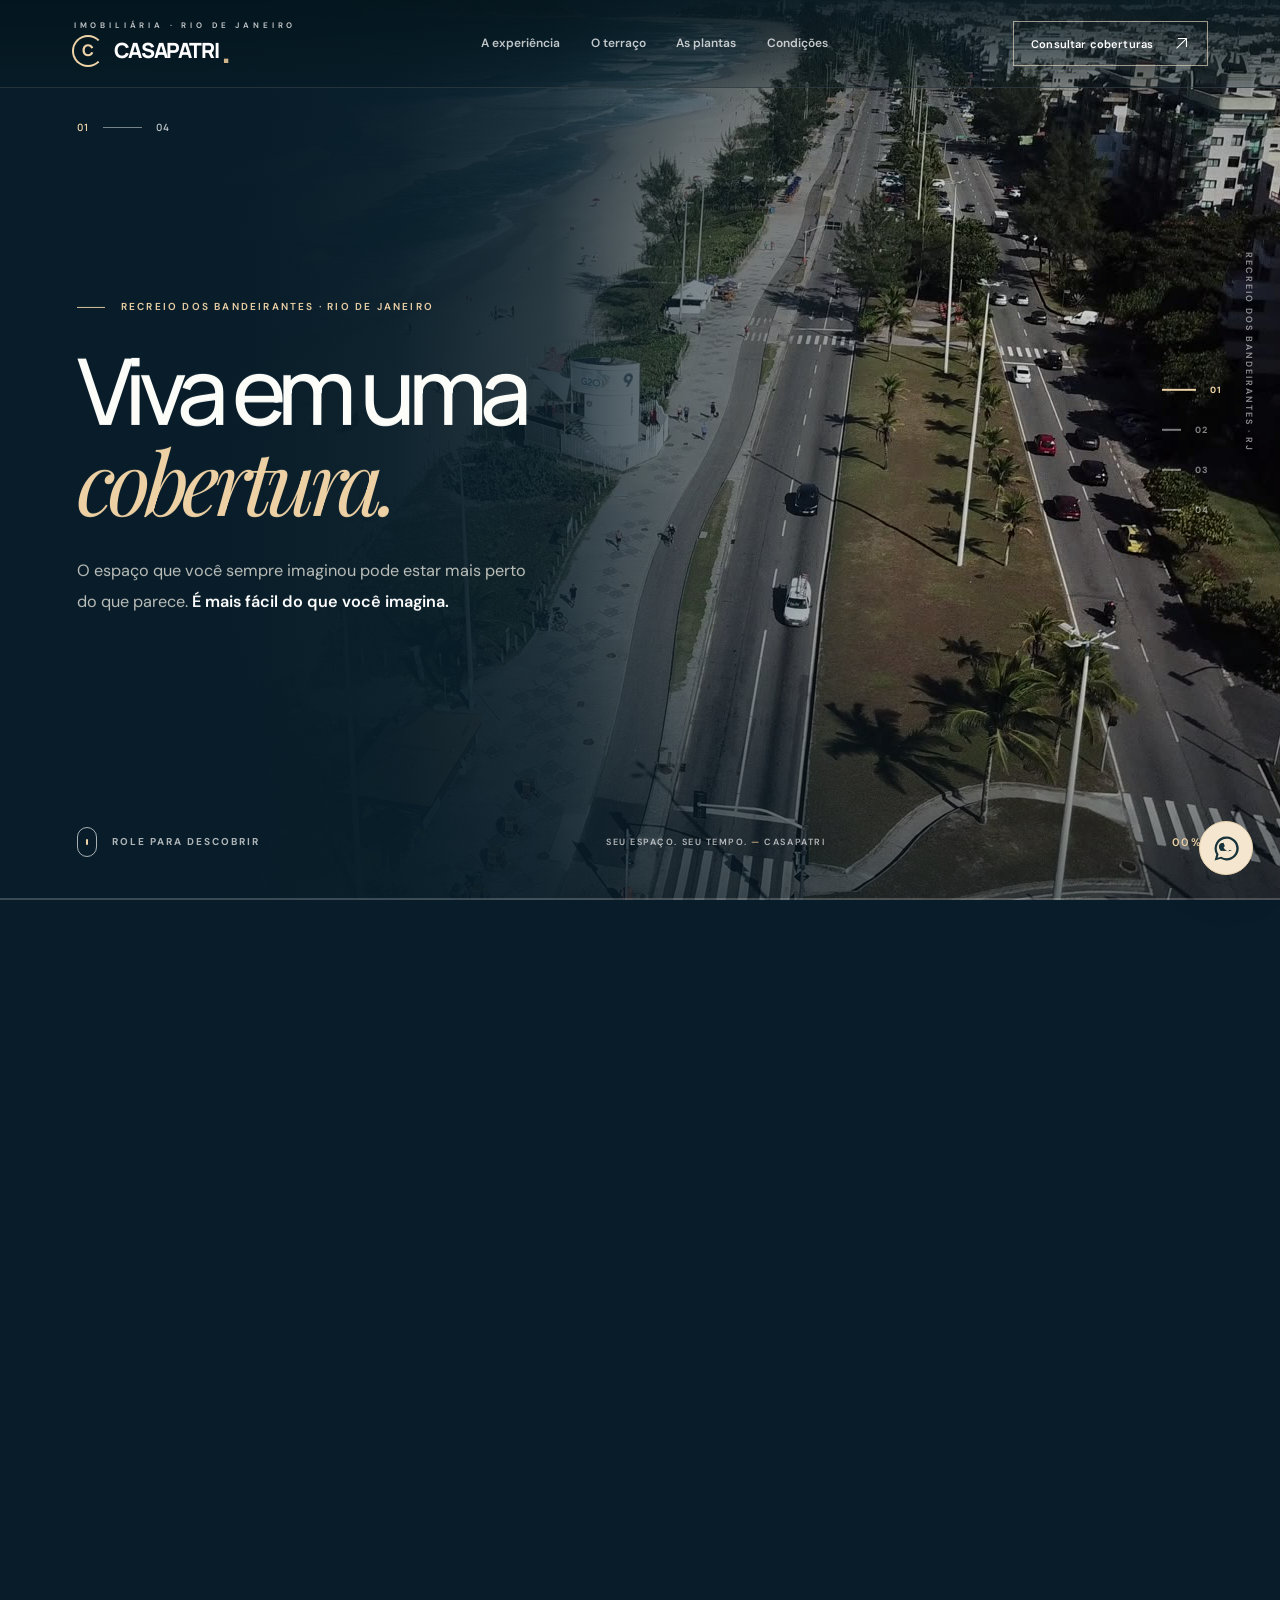
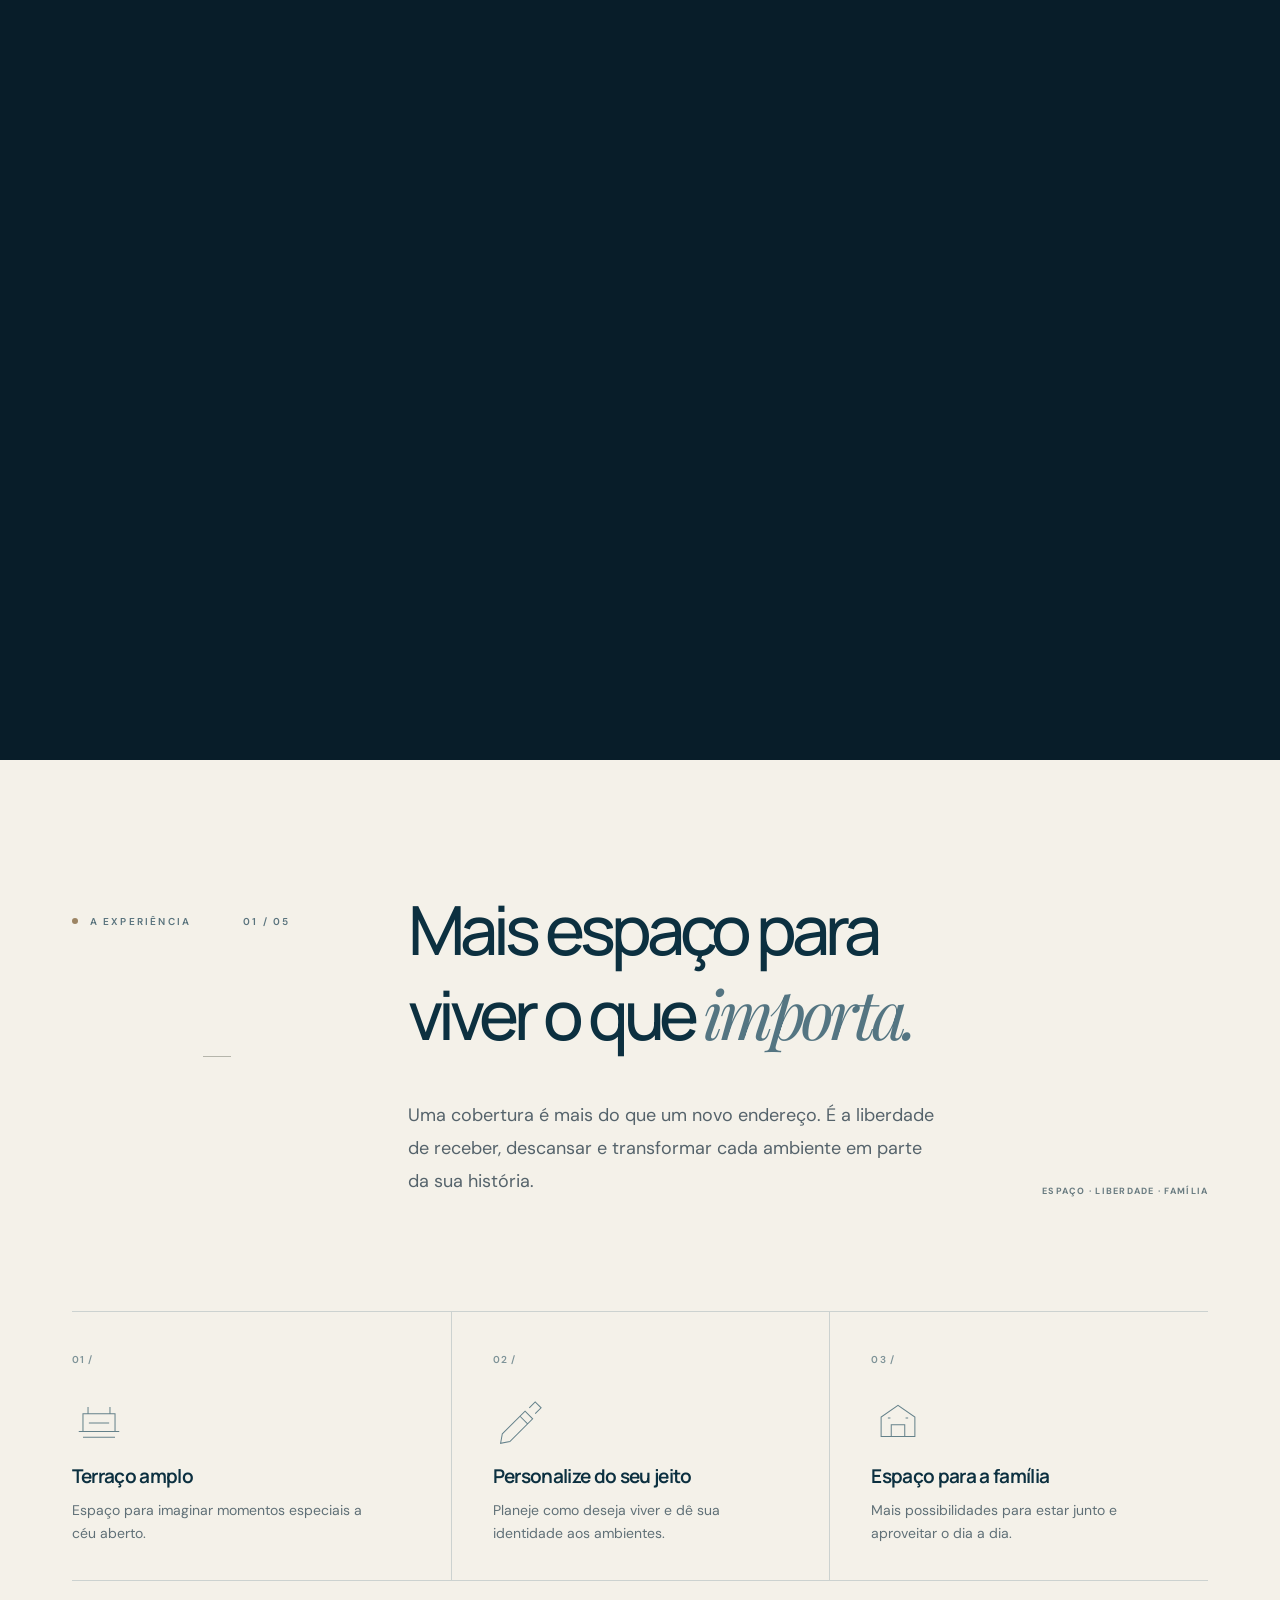
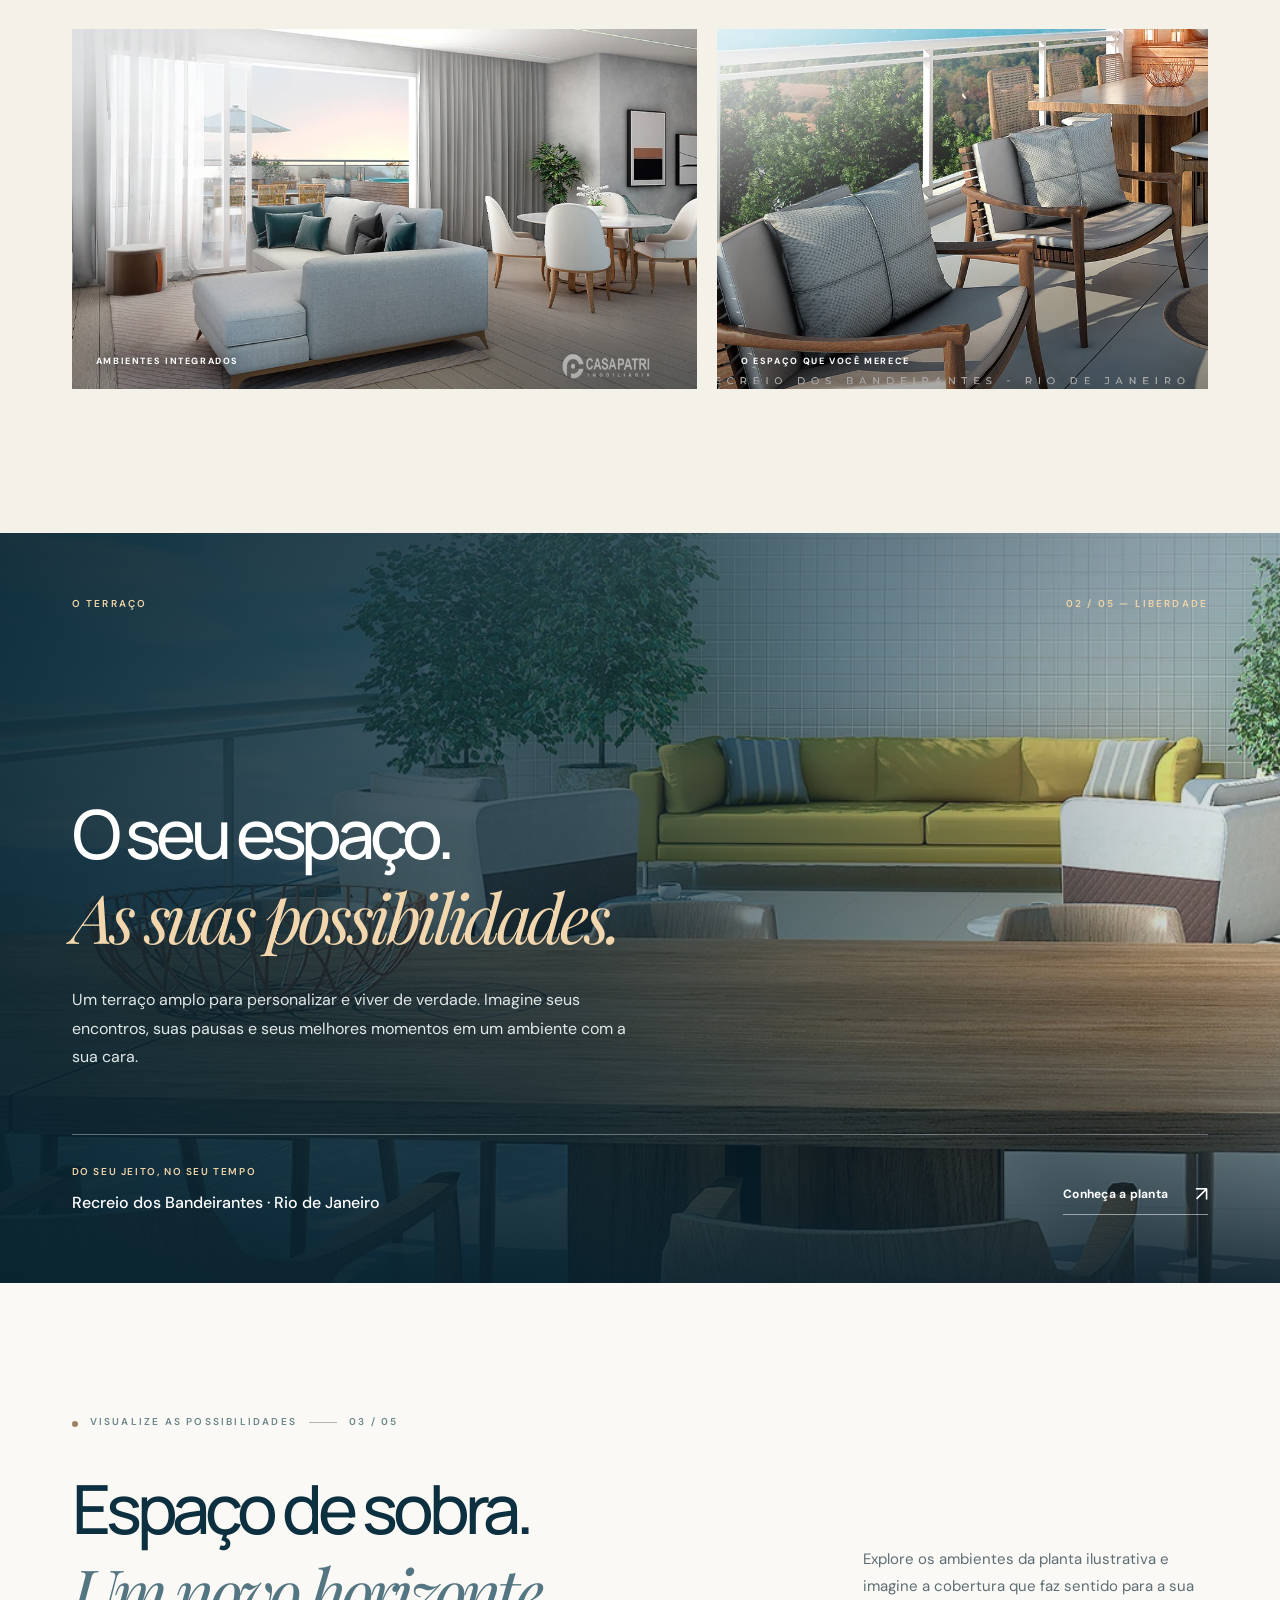
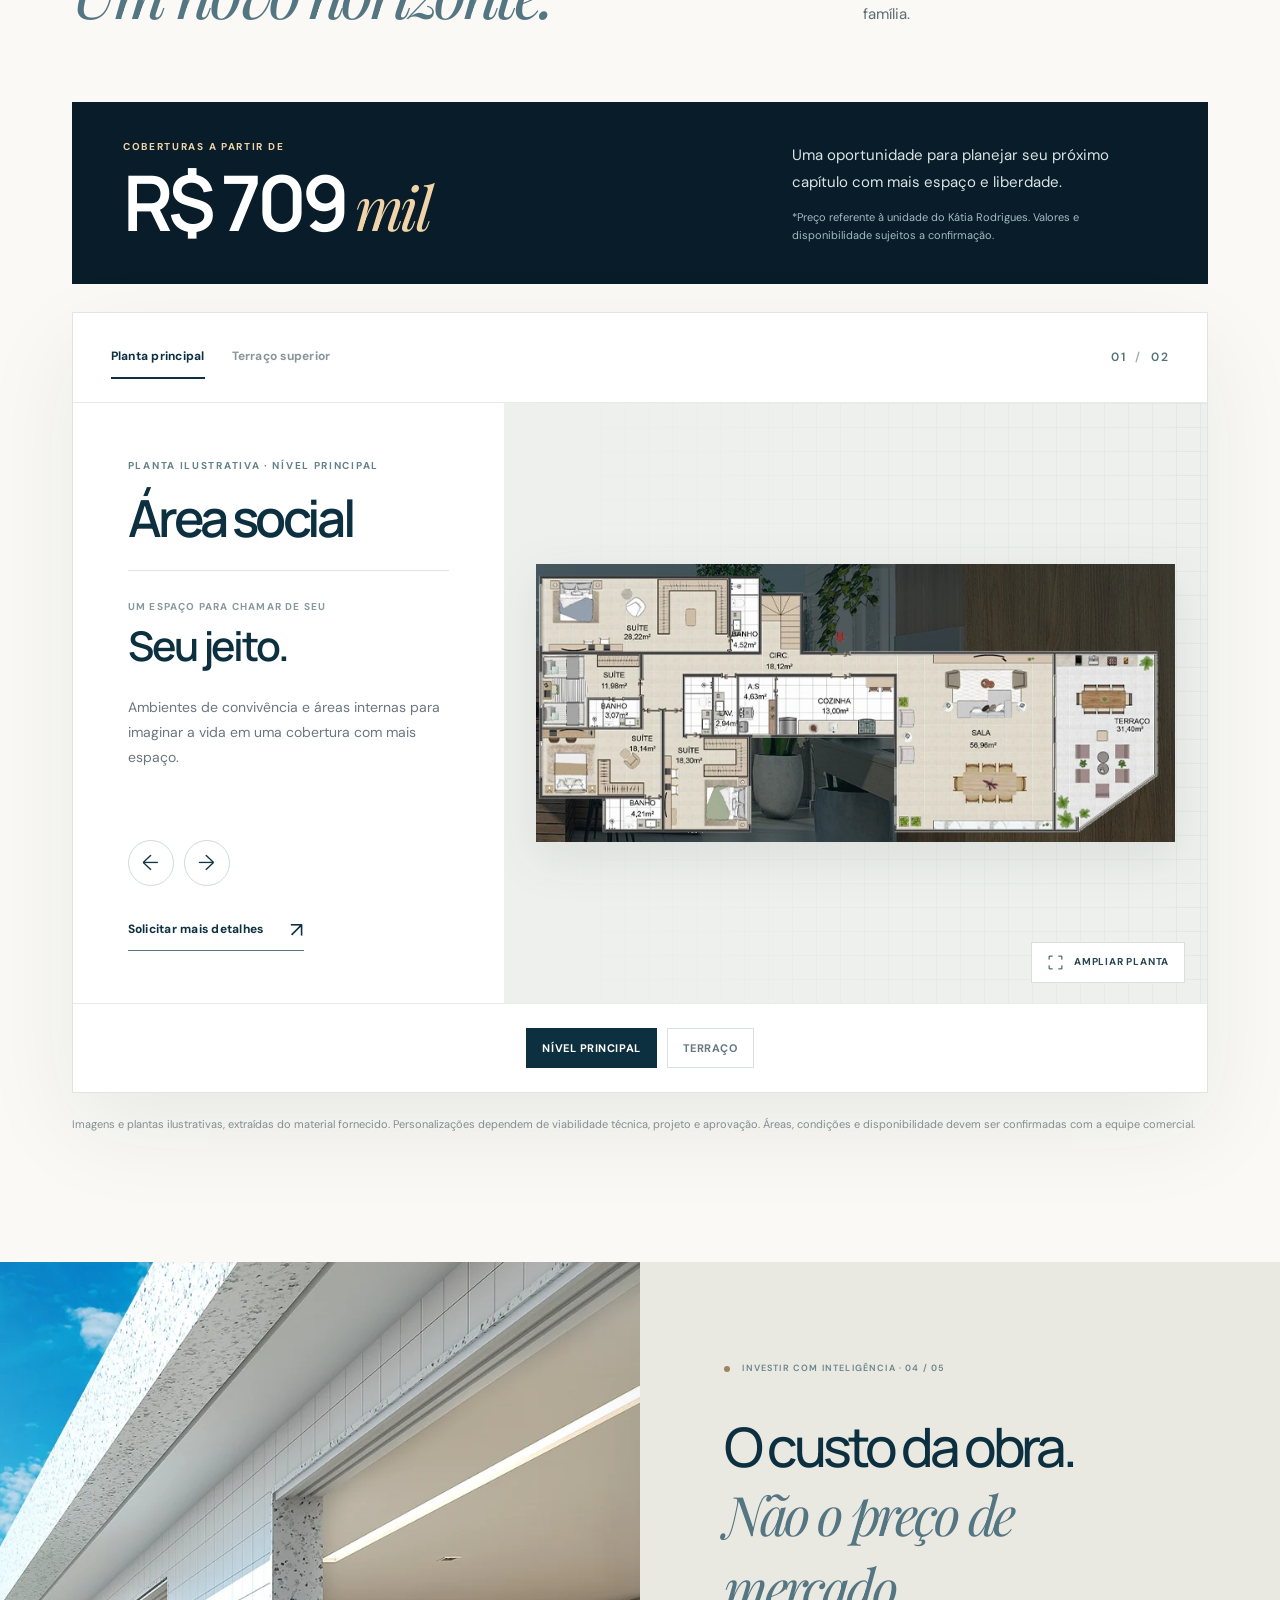
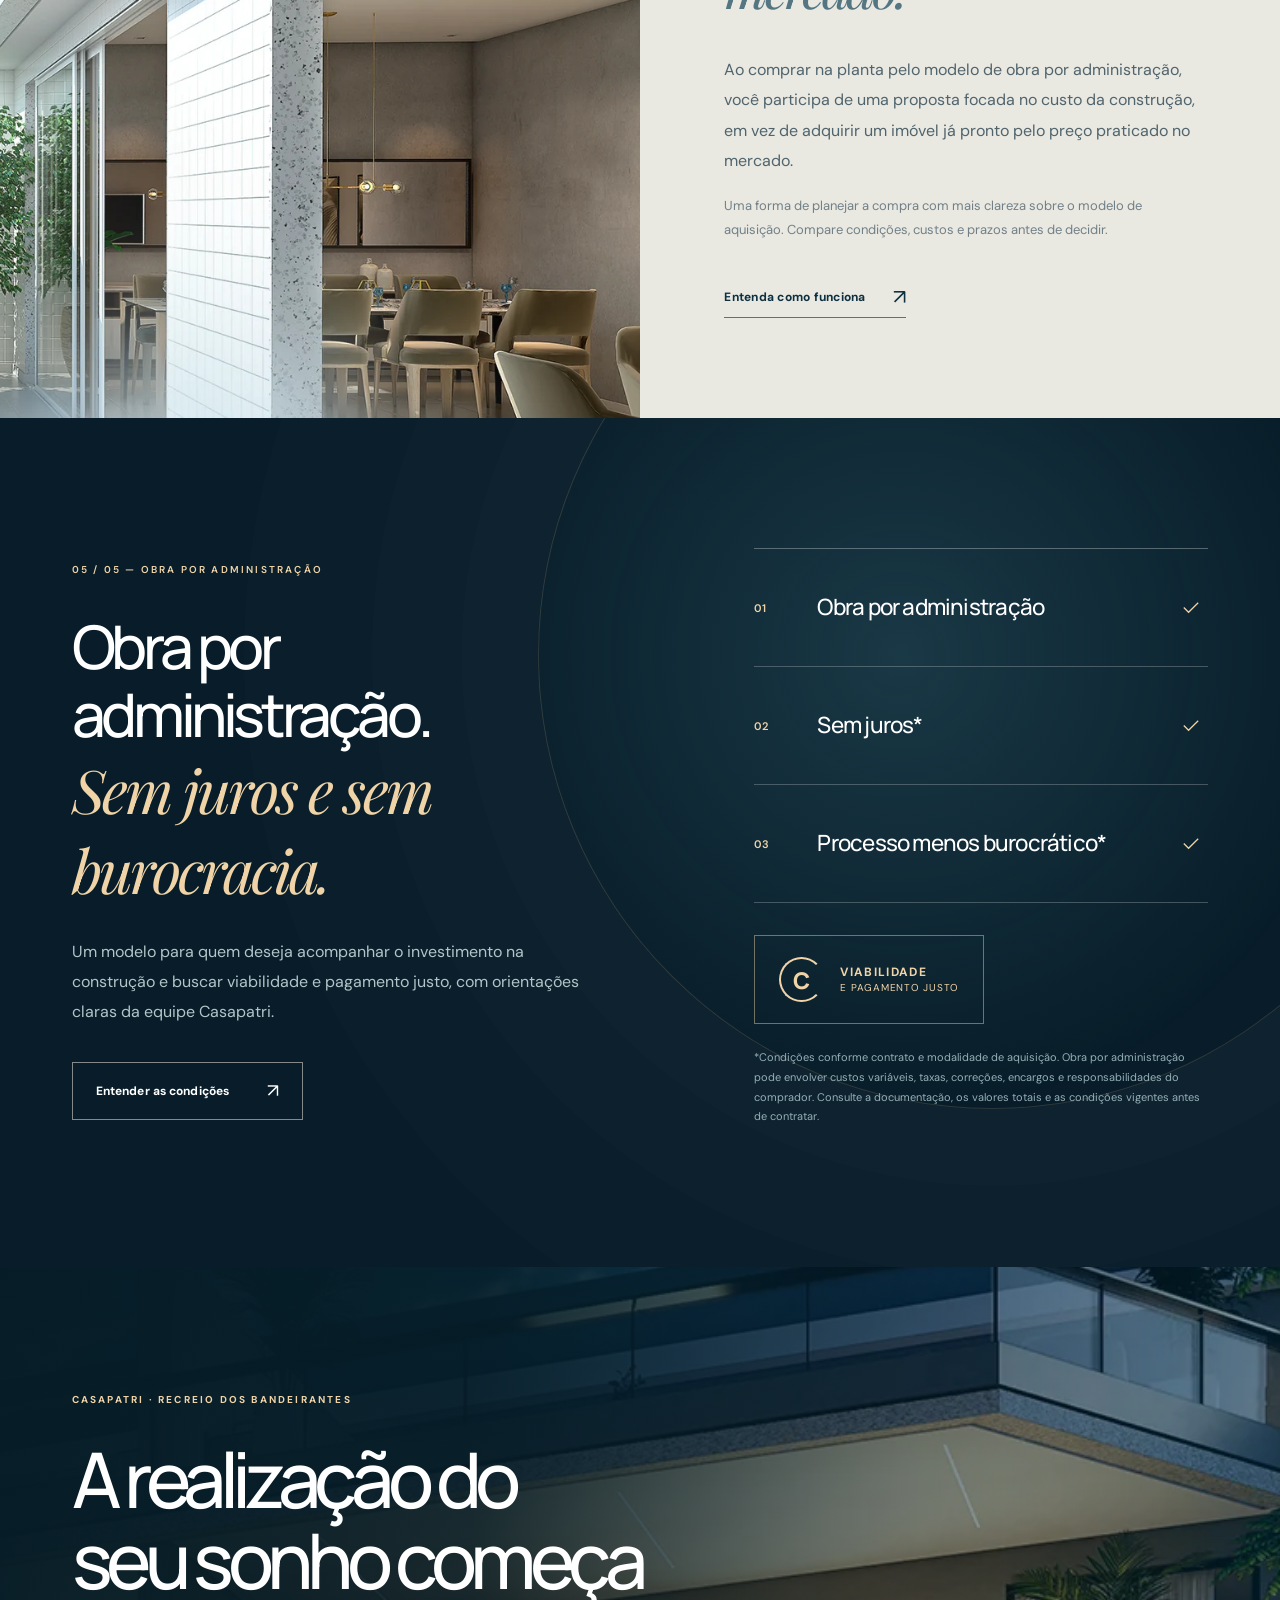
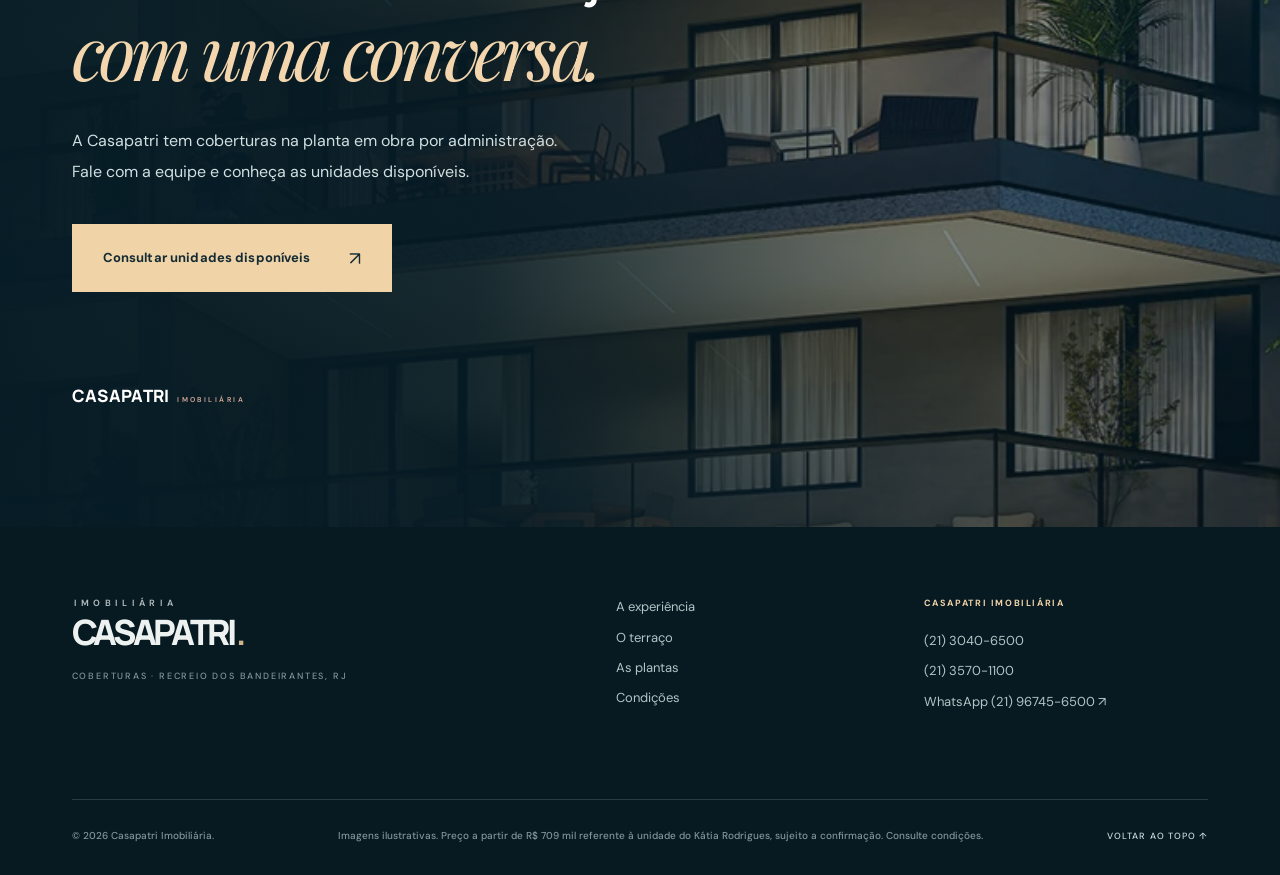
==== casapatri-coberturas/index.html @ 6ddb9c67 "feat: adiciona landing page casapatri-coberturas e atualiza portal raiz" ====
<!doctype html>
<html lang="pt-BR">
<head>
  <meta charset="utf-8">
  <meta name="viewport" content="width=device-width, initial-scale=1, viewport-fit=cover">
  <meta name="theme-color" content="#081d29">
  <meta name="description" content="Viva em uma cobertura no Recreio dos Bandeirantes. Terraço amplo para personalizar, coberturas a partir de R$ 709 mil e obra por administração. Fale com a Casapatri.">
  <meta property="og:type" content="website">
  <meta property="og:title" content="Coberturas no Recreio dos Bandeirantes | Casapatri">
  <meta property="og:description" content="Mais espaço para viver do seu jeito. Conheça as coberturas na planta, a partir de R$ 709 mil, e consulte as unidades disponíveis.">
  <meta property="og:image" content="assets/social-cover.jpg">
  <meta name="color-scheme" content="light">
  <title>Coberturas no Recreio dos Bandeirantes | Casapatri Imobiliária</title>
  <link rel="icon" href="assets/favicon.svg" type="image/svg+xml">
  <link rel="preconnect" href="https://fonts.googleapis.com">
  <link rel="preconnect" href="https://fonts.gstatic.com" crossorigin>
  <link href="https://fonts.googleapis.com/css2?family=DM+Sans:wght@400;450;500;550;600;650;700&family=Manrope:wght@400;500;600;700;800&family=Playfair+Display:ital,wght@1,400;1,500&display=swap" rel="stylesheet">
  <link rel="preload" href="assets/recreio-video-poster.jpg" as="image">
  <link rel="stylesheet" href="styles.css">
  <script src="script.js" defer></script>
</head>
<body>
  <a class="skip-link" href="#experiencia">Pular introdução e ir para o conteúdo</a>
  <div class="page-progress" id="pageProgress" aria-hidden="true"></div>

  <header class="site-header" id="siteHeader">
    <a class="brand brand--casapatri" href="#inicio" aria-label="Casapatri Imobiliária — voltar ao início">
      <span class="brand__label">IMOBILIÁRIA · RIO DE JANEIRO</span>
      <span class="brand__wordmark"><span class="brand__emblem" aria-hidden="true">C</span>CASAPATRI<span class="brand__period">.</span></span>
    </a>
    <nav class="header-nav" id="headerNav" aria-label="Navegação principal">
      <a href="#experiencia">A experiência</a>
      <a href="#terraco">O terraço</a>
      <a href="#plantas">As plantas</a>
      <a href="#condicoes">Condições</a>
    </nav>
    <a class="header-contact" data-whatsapp href="https://wa.me/5521967456500" target="_blank" rel="noopener noreferrer">
      <span>Consultar coberturas</span>
      <svg viewBox="0 0 24 24" aria-hidden="true"><path d="M5 19 19 5M7 5h12v12"/></svg>
    </a>
    <button class="menu-toggle" id="menuToggle" type="button" aria-expanded="false" aria-controls="headerNav" aria-label="Abrir menu"><span></span><span></span></button>
  </header>

  <main id="inicio">
    <!-- Vídeo enviado pelo cliente, reproduzido de acordo com o progresso da rolagem. -->
    <section class="cinematic" id="cinematic" aria-label="Conheça as coberturas no Recreio dos Bandeirantes">
      <div class="cinematic__sticky" id="cinematicSticky">
        <div class="cinematic__ambient" aria-hidden="true"></div>
        <div class="cinematic__grain" aria-hidden="true"></div>
        <div class="cinematic__grid" aria-hidden="true"></div>
        <div class="cinematic__film" aria-hidden="true">
          <video id="constructionVideo" preload="auto" playsinline webkit-playsinline muted tabindex="-1" poster="assets/recreio-video-poster.jpg">
            <source src="assets/recreio-scroll.mp4" type="video/mp4">
          </video>
        </div>
        <div class="cinematic__shade" aria-hidden="true"></div>

        <div class="chapter-index" aria-hidden="true"><span id="chapterNumber">01</span><span class="chapter-index__rule"></span><span>04</span></div>
        <div class="story" aria-live="off">
          <article class="story__chapter is-active" data-chapter="0" aria-hidden="false">
            <p class="chapter-eyebrow"><span class="chapter-eyebrow__line"></span> RECREIO DOS BANDEIRANTES · RIO DE JANEIRO</p>
            <h1 class="hero-title">Viva em uma<br><em>cobertura.</em></h1>
            <p class="story__body">O espaço que você sempre imaginou pode estar mais perto do que parece. <strong>É mais fácil do que você imagina.</strong></p>
          </article>
          <article class="story__chapter" data-chapter="1" aria-hidden="true">
            <p class="chapter-eyebrow"><span class="chapter-eyebrow__line"></span> MAIS ESPAÇO PARA VIVER</p>
            <h2 class="hero-title">Seu terraço.<br><em>Seu jeito.</em></h2>
            <p class="story__body">Um terraço amplo para personalizar, criar encontros e aproveitar cada momento. <strong>Do seu jeito, no seu tempo.</strong></p>
          </article>
          <article class="story__chapter" data-chapter="2" aria-hidden="true">
            <p class="chapter-eyebrow"><span class="chapter-eyebrow__line"></span> UMA POSSIBILIDADE REAL</p>
            <h2 class="hero-title hero-title--price">A partir de<br><em>R$ 709 mil.</em></h2>
            <p class="story__body">Coberturas na planta com espaço de sobra para sua família viver bem.</p>
            <p class="story__fineprint">*Preço referente à unidade do Kátia Rodrigues. Consulte disponibilidade e valores atualizados.</p>
          </article>
          <article class="story__chapter" data-chapter="3" aria-hidden="true">
            <p class="chapter-eyebrow"><span class="chapter-eyebrow__line"></span> SUA PRÓXIMA CONQUISTA</p>
            <h2 class="hero-title hero-title--last">Seu sonho<br><em>começa aqui.</em></h2>
            <p class="story__body">A Casapatri tem coberturas na planta em obra por administração. Descubra as opções e converse com nossa equipe.</p>
            <a class="btn btn--gold story__cta" data-whatsapp href="https://wa.me/5521967456500" target="_blank" rel="noopener noreferrer">Quero conhecer as coberturas <span aria-hidden="true">↗</span></a>
          </article>
        </div>
        <div class="cinematic__side-label" aria-hidden="true">RECREIO DOS BANDEIRANTES · RJ</div>
        <div class="cinematic__bottom">
          <div class="scroll-cue" id="scrollCue"><span class="scroll-cue__mouse"><span></span></span><span>ROLE PARA DESCOBRIR</span></div>
          <div class="cinematic__micro">SEU ESPAÇO. SEU TEMPO. <span>—</span> CASAPATRI</div>
          <span class="cinematic__percentage" id="chapterPercent">00%</span>
        </div>
        <div class="chapter-dots" aria-label="Ir para capítulo">
          <button type="button" data-go-chapter="0" class="is-active" aria-label="Ir para o primeiro capítulo" aria-current="step"><span></span><small>01</small></button>
          <button type="button" data-go-chapter="1" aria-label="Ir para o segundo capítulo"><span></span><small>02</small></button>
          <button type="button" data-go-chapter="2" aria-label="Ir para o terceiro capítulo"><span></span><small>03</small></button>
          <button type="button" data-go-chapter="3" aria-label="Ir para o quarto capítulo"><span></span><small>04</small></button>
        </div>
        <div class="cinematic__timeline" aria-hidden="true"><span id="filmTimeline"></span></div>
      </div>
    </section>

    <section class="intro-section" id="experiencia">
      <div class="section-shell intro-section__layout">
        <div class="intro-section__eyebrow reveal"><span class="marker-dot"></span> A EXPERIÊNCIA <span class="mini-rule"></span> 01 / 05</div>
        <div class="intro-section__content">
          <h2 class="display-heading reveal">Mais espaço para<br>viver o que <em>importa.</em></h2>
          <div class="intro-section__secondary reveal">
            <p>Uma cobertura é mais do que um novo endereço. É a liberdade de receber, descansar e transformar cada ambiente em parte da sua história.</p>
            <span class="subtle-note">ESPAÇO · LIBERDADE · FAMÍLIA</span>
          </div>
        </div>
        <div class="feature-grid">
          <article class="feature reveal">
            <span class="feature__number">01 /</span>
            <svg class="feature__icon" viewBox="0 0 64 64" aria-hidden="true"><path d="M8 42h48M13 42V21h38v21M20 32h24M13 49h38M19 21v-8m26 8v-8"/></svg>
            <h3>Terraço amplo</h3>
            <p>Espaço para imaginar momentos especiais a céu aberto.</p>
          </article>
          <article class="feature reveal">
            <span class="feature__number">02 /</span>
            <svg class="feature__icon" viewBox="0 0 64 64" aria-hidden="true"><path d="M11 45 38 18l9 9-27 27-11 2 2-11ZM32 24l9 9M43 14l7-7 7 7-7 7"/></svg>
            <h3>Personalize do seu jeito</h3>
            <p>Planeje como deseja viver e dê sua identidade aos ambientes.</p>
          </article>
          <article class="feature reveal">
            <span class="feature__number">03 /</span>
            <svg class="feature__icon" viewBox="0 0 64 64" aria-hidden="true"><path d="M12 48V25l20-14 20 14v23H12ZM24 48V34h16v14M20 26h3m18 0h3"/></svg>
            <h3>Espaço para a família</h3>
            <p>Mais possibilidades para estar junto e aproveitar o dia a dia.</p>
          </article>
        </div>
      </div>
      <div class="section-shell editorial-gallery reveal" aria-label="Imagens ilustrativas dos ambientes das coberturas">
        <figure class="editorial-gallery__main"><img src="assets/sala-integrada.webp" loading="lazy" decoding="async" alt="Perspectiva ilustrativa da sala de estar integrada da cobertura" width="995" height="582"><figcaption>AMBIENTES INTEGRADOS</figcaption></figure>
        <figure class="editorial-gallery__side"><img src="assets/terraco-lounge.webp" loading="lazy" decoding="async" alt="Perspectiva ilustrativa de área de convivência no terraço da cobertura" width="1028" height="595"><figcaption>O ESPAÇO QUE VOCÊ MERECE</figcaption></figure>
      </div>
    </section>

    <section class="location-section" id="terraco">
      <div class="location-section__photo" role="img" aria-label="Perspectiva ilustrativa de terraço amplo de cobertura com poltronas e mesa de jantar"></div>
      <div class="location-section__filter"></div>
      <div class="section-shell location-section__body">
        <div class="location-section__top reveal"><span class="eyebrow-light">O TERRAÇO</span><span class="eyebrow-light">02 / 05 — LIBERDADE</span></div>
        <div class="location-section__statement reveal">
          <h2>O seu espaço.<br><em>As suas possibilidades.</em></h2>
          <p>Um terraço amplo para personalizar e viver de verdade. Imagine seus encontros, suas pausas e seus melhores momentos em um ambiente com a sua cara.</p>
        </div>
        <div class="location-section__footer reveal">
          <div><small>DO SEU JEITO, NO SEU TEMPO</small><strong>Recreio dos Bandeirantes · Rio de Janeiro</strong></div>
          <a class="text-link text-link--light" href="#plantas">Conheça a planta <span aria-hidden="true">↗</span></a>
        </div>
      </div>
    </section>

    <section class="plans-section" id="plantas">
      <div class="section-shell">
        <div class="section-topline reveal"><span class="marker-dot"></span> VISUALIZE AS POSSIBILIDADES <span class="mini-rule"></span> 03 / 05</div>
        <div class="plans-header reveal">
          <h2 class="display-heading">Espaço de sobra.<br><em>Um novo horizonte.</em></h2>
          <p>Explore os ambientes da planta ilustrativa e imagine a cobertura que faz sentido para a sua família.</p>
        </div>
        <div class="price-banner reveal">
          <div><span class="price-banner__eyebrow">COBERTURAS A PARTIR DE</span><strong>R$ 709 <em>mil</em></strong></div>
          <p>Uma oportunidade para planejar seu próximo capítulo com mais espaço e liberdade.<small>*Preço referente à unidade do Kátia Rodrigues. Valores e disponibilidade sujeitos a confirmação.</small></p>
        </div>
        <div class="plan-explorer reveal" aria-label="Explorador das plantas ilustrativas">
          <div class="plan-explorer__header">
            <div class="segmented-tabs" role="tablist" aria-label="Ambiente da planta">
              <button class="is-selected" role="tab" id="tab-principal" aria-selected="true" aria-controls="planPanel" data-plan-kind="principal" type="button">Planta principal</button>
              <button role="tab" id="tab-terraco" aria-selected="false" aria-controls="planPanel" data-plan-kind="terraco" type="button">Terraço superior</button>
            </div>
            <span class="plan-explorer__count"><span id="currentPlanNumber">01</span> <span>/</span> <span id="totalPlansNumber">02</span></span>
          </div>
          <div class="plan-explorer__body" role="tabpanel" id="planPanel" aria-labelledby="tab-principal">
            <div class="plan-details">
              <span class="plan-details__overline" id="planKind">PLANTA ILUSTRATIVA · NÍVEL PRINCIPAL</span>
              <h3 id="planTitle">Área social</h3>
              <div class="plan-details__rule"></div>
              <div class="plan-details__area"><span>UM ESPAÇO PARA CHAMAR DE SEU</span><strong id="planArea">Seu jeito.</strong></div>
              <p id="planDescription">Ambientes para reunir quem você ama e aproveitar cada espaço de forma especial.</p>
              <div class="plan-navigation"><button class="icon-circle" type="button" id="planPrev" aria-label="Planta anterior">←</button><button class="icon-circle" type="button" id="planNext" aria-label="Próxima planta">→</button></div>
              <a class="text-link" data-whatsapp href="https://wa.me/5521967456500" target="_blank" rel="noopener noreferrer">Solicitar mais detalhes <span aria-hidden="true">↗</span></a>
            </div>
            <div class="plan-display" id="planDisplay">
              <div class="plan-display__texture" aria-hidden="true"></div>
              <img id="planImage" src="assets/planta-principal.webp" alt="Planta ilustrativa do nível principal de uma cobertura" loading="lazy" decoding="async" width="770" height="337">
              <button class="plan-zoom" type="button" id="planZoom" aria-label="Ampliar a planta selecionada"><svg viewBox="0 0 24 24" aria-hidden="true"><path d="M8 3H3v5M16 3h5v5M8 21H3v-5M16 21h5v-5"/></svg> AMPLIAR PLANTA</button>
            </div>
          </div>
          <div class="plan-pager" id="planPager" aria-label="Selecionar planta"></div>
        </div>
        <p class="plans-asterisk">Imagens e plantas ilustrativas, extraídas do material fornecido. Personalizações dependem de viabilidade técnica, projeto e aprovação. Áreas, condições e disponibilidade devem ser confirmadas com a equipe comercial.</p>
      </div>
    </section>

    <section class="value-section" id="valor">
      <div class="value-section__image reveal"><img src="assets/integracao-ambientes.webp" alt="Perspectiva ilustrativa de sala com acesso ao terraço da cobertura" loading="lazy" decoding="async" width="987" height="906"></div>
      <div class="value-section__copy reveal"><span class="section-topline"><span class="marker-dot"></span> INVESTIR COM INTELIGÊNCIA · 04 / 05</span>
        <h2 class="display-heading">O custo da obra.<br><em>Não o preço de mercado.</em></h2>
        <p>Ao comprar na planta pelo modelo de obra por administração, você participa de uma proposta focada no custo da construção, em vez de adquirir um imóvel já pronto pelo preço praticado no mercado.</p>
        <p class="value-section__small">Uma forma de planejar a compra com mais clareza sobre o modelo de aquisição. Compare condições, custos e prazos antes de decidir.</p>
        <a class="text-link" href="#condicoes">Entenda como funciona <span aria-hidden="true">↗</span></a>
      </div>
    </section>

    <section class="payment-section" id="condicoes">
      <div class="payment-section__orb" aria-hidden="true"></div>
      <div class="section-shell payment-section__grid">
        <div class="payment-section__copy reveal">
          <span class="eyebrow-light">05 / 05 — OBRA POR ADMINISTRAÇÃO</span>
          <h2>Obra por administração.<br><em>Sem juros e sem burocracia.</em></h2>
          <p>Um modelo para quem deseja acompanhar o investimento na construção e buscar viabilidade e pagamento justo, com orientações claras da equipe Casapatri.</p>
          <a class="btn btn--outlined" data-whatsapp href="https://wa.me/5521967456500" target="_blank" rel="noopener noreferrer">Entender as condições <span aria-hidden="true">↗</span></a>
        </div>
        <div class="payment-section__items reveal">
          <div class="payment-point"><span>01</span><h3>Obra por administração</h3><svg viewBox="0 0 26 26" aria-hidden="true"><path d="m6 13 5 5L21 8"/></svg></div>
          <div class="payment-point"><span>02</span><h3>Sem juros*</h3><svg viewBox="0 0 26 26" aria-hidden="true"><path d="m6 13 5 5L21 8"/></svg></div>
          <div class="payment-point"><span>03</span><h3>Processo menos burocrático*</h3><svg viewBox="0 0 26 26" aria-hidden="true"><path d="m6 13 5 5L21 8"/></svg></div>
          <div class="seal" aria-label="Viabilidade e pagamento justo"><span class="seal__icon">C</span><span><strong>VIABILIDADE</strong><small>E PAGAMENTO JUSTO</small></span></div>
          <p class="payment-disclaimer">*Condições conforme contrato e modalidade de aquisição. Obra por administração pode envolver custos variáveis, taxas, correções, encargos e responsabilidades do comprador. Consulte a documentação, os valores totais e as condições vigentes antes de contratar.</p>
        </div>
      </div>
    </section>

    <section class="closing-section" id="contato">
      <div class="closing-section__image" aria-hidden="true"></div>
      <div class="section-shell closing-section__content reveal">
        <span class="closing-section__top">CASAPATRI · RECREIO DOS BANDEIRANTES</span>
        <h2>A realização do<br>seu sonho começa<br><em>com uma conversa.</em></h2>
        <p>A Casapatri tem coberturas na planta em obra por administração. Fale com a equipe e conheça as unidades disponíveis.</p>
        <a class="btn btn--gold btn--large" data-whatsapp href="https://wa.me/5521967456500" target="_blank" rel="noopener noreferrer">Consultar unidades disponíveis <span aria-hidden="true">↗</span></a>
        <span class="closing-section__signature">CASAPATRI <i>IMOBILIÁRIA</i></span>
      </div>
    </section>
  </main>

  <footer class="site-footer">
    <div class="section-shell site-footer__top">
      <div class="footer-brand"><span class="brand__label">IMOBILIÁRIA</span><span class="brand__wordmark">CASAPATRI<span class="brand__period">.</span></span><span>COBERTURAS · RECREIO DOS BANDEIRANTES, RJ</span></div>
      <div class="footer-links"><a href="#experiencia">A experiência</a><a href="#terraco">O terraço</a><a href="#plantas">As plantas</a><a href="#condicoes">Condições</a></div>
      <div class="footer-contact"><span>CASAPATRI IMOBILIÁRIA</span><a href="tel:+552130406500">(21) 3040-6500</a><a href="tel:+552135701100">(21) 3570-1100</a><a data-whatsapp href="https://wa.me/5521967456500" target="_blank" rel="noopener noreferrer">WhatsApp (21) 96745-6500 ↗</a></div>
    </div>
    <div class="section-shell site-footer__bottom"><span>© <span id="year">2026</span> Casapatri Imobiliária.</span><span>Imagens ilustrativas. Preço a partir de R$ 709 mil referente à unidade do Kátia Rodrigues, sujeito a confirmação. Consulte condições.</span><a href="#inicio">VOLTAR AO TOPO ↑</a></div>
  </footer>

  <a class="floating-contact" data-whatsapp href="https://wa.me/5521967456500" target="_blank" rel="noopener noreferrer" aria-label="Conversar no WhatsApp sobre as coberturas no Recreio dos Bandeirantes"><svg viewBox="0 0 32 32" aria-hidden="true"><path fill="currentColor" d="M16 .7A15.2 15.2 0 0 0 2.9 23.6L.8 31.2l7.8-2A15.3 15.3 0 1 0 16 .7Zm0 27.8a12.4 12.4 0 0 1-6.3-1.7l-.5-.3-4.6 1.2 1.2-4.5-.3-.5a12.5 12.5 0 1 1 10.5 5.8Zm6.9-9.4c-.4-.2-2.2-1.1-2.6-1.2-.3-.1-.6-.2-.8.2-.3.4-1 1.2-1.2 1.4-.2.3-.4.3-.8.1-.4-.2-1.6-.6-3-1.9-1.1-1-1.9-2.2-2.1-2.6-.2-.4 0-.6.2-.8l.6-.7.4-.6c.1-.2 0-.5 0-.7l-1.2-2.9c-.3-.7-.6-.6-.9-.6H9.7c-.4 0-1 .2-1.5.7s-1.9 1.8-1.9 4.3 2 4.8 2 5 6.2 6.8c.9.4 1.6.6 2.2.8 1 .3 2 .3 2.7.2.8-.1 2.2-.9 2.5-1.8.3-.8.3-1.6.2-1.8-.2-.2-.4-.3-.8-.5Z"/></svg><span>CONSULTAR COBERTURAS</span></a>

  <dialog class="plan-modal" id="planModal" aria-label="Planta ilustrativa ampliada"><button class="plan-modal__close" id="planModalClose" type="button" aria-label="Fechar planta ampliada">×</button><div class="plan-modal__header"><span>CASAPATRI · COBERTURAS</span><strong id="modalPlanTitle">PLANTA PRINCIPAL</strong></div><img id="modalPlanImage" src="assets/planta-principal.webp" alt="Planta ilustrativa ampliada" width="770" height="337"></dialog>
</body>
</html>
---- casapatri-coberturas/styles.css ----
/* ================================================================
   ORBE PRIME — Cinematic real-estate experience
   Native CSS / Vanilla JS. No front-end frameworks required.
   ================================================================ */
:root{
  --ink:#0b242d;
  --midnight:#081c27;
  --navy:#0e2d38;
  --teal:#315968;
  --paper:#f4f1e9;
  --paper-2:#eae7df;
  --white:#ffffff;
  --gold:#d1b48c;
  --gold-bright:#efd3a6;
  --muted:#63717a;
  --display:'Manrope','DM Sans',sans-serif;
  --sans:'DM Sans',Arial,sans-serif;
  --serif:'Playfair Display',Georgia,serif;
  --ease:cubic-bezier(.19,1,.22,1);
  --shell:min(1400px,calc(100% - 11.2vw));
}
*,*::before,*::after{box-sizing:border-box}
html{scroll-behavior:smooth;scroll-padding-top:84px}
body{margin:0;min-width:320px;background:var(--paper);color:var(--ink);font:400 16px/1.65 var(--sans);-webkit-font-smoothing:antialiased}
a{color:inherit;text-decoration:none}button{font:inherit}button,a{-webkit-tap-highlight-color:transparent}
button:focus-visible,a:focus-visible{outline:2px solid var(--gold-bright);outline-offset:5px}
img,svg,video{display:block;max-width:100%}
::selection{background:#dfbf90;color:#0b202b}
.section-shell{width:var(--shell);margin-inline:auto}
.skip-link{position:fixed;z-index:9999;top:10px;left:10px;padding:14px 19px;background:white;color:#112c35;transform:translateY(-170%)}
.skip-link:focus{transform:translateY(0)}
.page-progress{position:fixed;z-index:100;top:0;left:0;width:0;height:2px;background:var(--gold-bright);pointer-events:none;transition:width .12s linear}

/* NAV */
.site-header{height:88px;position:fixed;left:0;top:0;right:0;z-index:90;display:flex;align-items:center;justify-content:space-between;gap:30px;padding:0 max(32px,5.6vw);background:linear-gradient(180deg,rgba(3,20,27,.79),rgba(5,23,30,.25));border-bottom:1px solid rgba(255,255,255,.13);color:white;transition:height .35s,background .35s,box-shadow .35s}
.site-header.is-scrolled{height:74px;background:rgba(8,27,35,.89);backdrop-filter:blur(22px);-webkit-backdrop-filter:blur(22px);box-shadow:0 8px 32px rgba(0,0,0,.09)}
.brand{display:flex;flex-flow:column;align-items:flex-start;min-width:182px;line-height:1;color:#fff}
.brand__label{font-size:8px;letter-spacing:.48em;font-weight:650;padding-left:2px;opacity:.74;margin-bottom:6px}
.brand__wordmark{font:800 22px/.88 var(--display);letter-spacing:-.095em;white-space:nowrap}
.brand__stroke{font-weight:400;letter-spacing:-.095em;margin-left:6px}
.brand__period{color:var(--gold);font-size:32px;line-height:0;margin-left:2px}
.header-nav{display:flex;gap:clamp(18px,2.4vw,39px);align-items:center}
.header-nav a{font-size:12px;font-weight:600;color:rgba(255,255,255,.75);white-space:nowrap;transition:color .2s}
.header-nav a:hover{color:#fff}
.header-contact{display:flex;align-items:center;justify-content:center;gap:20px;border:1px solid rgba(233,219,192,.65);padding:13px 17px;font:600 11px var(--sans);letter-spacing:.015em;white-space:nowrap;transition:background .2s,color .2s}
.header-contact:hover{background:var(--gold-bright);color:var(--ink)}
.header-contact svg{width:17px;height:17px;fill:none;stroke:currentColor;stroke-width:1.5}
.menu-toggle{display:none;border:0;background:transparent;padding:10px;cursor:pointer}
.menu-toggle span{display:block;width:24px;height:1px;background:white;margin:6px 0;transition:transform .24s}

/* CINEMATIC: The scroll position controls the MP4 currentTime */
.cinematic{height:560svh;position:relative;background:var(--midnight)}
.cinematic__sticky{position:sticky;top:0;height:100svh;min-height:620px;overflow:hidden;isolation:isolate;background:#081c25;color:white}
.cinematic__ambient{position:absolute;inset:-60px;background:url('assets/fachada-noite.webp') center 53% / cover;filter:blur(45px) brightness(.24) saturate(.68);opacity:.55;transform:scale(1.08);z-index:-4}
/* Grain overlay removed: keep the navy backdrop perfectly clean. */
.cinematic__grain{display:none}
.cinematic__grid{position:absolute;z-index:-1;inset:0;pointer-events:none;background:linear-gradient(90deg,transparent calc(25% - 1px),rgba(243,229,204,.07) 25%,transparent calc(25% + 1px),transparent calc(50% - 1px),rgba(243,229,204,.045) 50%,transparent calc(50% + 1px)),linear-gradient(180deg,transparent calc(65% - 1px),rgba(243,229,204,.045) 65%,transparent calc(65% + 1px));opacity:.8}
/* New landscape 1920×1080 timelapse already contains the navy gradient
   on the LEFT and the architectural transformation on the RIGHT.
   Fill the hero to let both halves form one continuous composition. */
.cinematic__film{position:absolute;z-index:-2;inset:0;width:100%;height:100%;overflow:hidden;pointer-events:none}
.cinematic__film video{width:100%;height:100%;max-width:none;object-fit:cover;object-position:center center;filter:saturate(.95) contrast(1.025) brightness(.96)}
/* Smooth navy overlay replaces visible grain on the text side; the building side stays unobstructed. */
.cinematic__shade{position:absolute;z-index:-1;inset:0;pointer-events:none;background:linear-gradient(90deg,#081d27 0%,#081d27 13%,rgba(8,29,39,.98) 23%,rgba(8,29,39,.91) 34%,rgba(8,29,39,.65) 44%,rgba(8,29,39,.22) 58%,transparent 74%),linear-gradient(0deg,rgba(6,22,31,.57),transparent 25%,transparent 76%,rgba(6,22,31,.28))}
.story{position:absolute;inset:0 auto 0 0;z-index:5;width:66%;pointer-events:none}
.story__chapter{position:absolute;left:max(6vw,calc((100vw - 1400px)/2));top:51%;width:min(730px,90%);opacity:0;visibility:hidden;filter:blur(22px);transform:translate3d(0,34px,0) translateY(-50%);transition:opacity .72s ease,transform .9s var(--ease),filter .83s ease,visibility .75s;pointer-events:none}
.story__chapter.is-active{opacity:1;visibility:visible;transform:translate3d(0,0,0) translateY(-50%);filter:blur(0);pointer-events:auto;transition-delay:.05s}
.chapter-eyebrow,.eyebrow-light,.section-topline,.intro-section__eyebrow{font:600 10px/1.4 var(--sans);letter-spacing:.22em;text-transform:uppercase}
.chapter-eyebrow{display:flex;align-items:center;gap:16px;color:var(--gold-bright);margin:0 0 31px}
.chapter-eyebrow__line{height:1px;width:28px;background:currentColor;opacity:.9}
.hero-title{font:500 clamp(67px,7.7vw,129px)/.99 var(--display);letter-spacing:-.083em;margin:0 0 29px;text-wrap:balance;max-width:790px;color:#fcfcf9}
.hero-title em{font:italic 400 .95em/1 var(--serif);letter-spacing:-.075em;color:#edd0a3;white-space:nowrap}
.hero-title--last{font-size:clamp(57px,6.8vw,108px)}
.story__body{font-size:clamp(15px,1.27vw,18px);font-weight:400;line-height:1.9;max-width:430px;color:rgba(243,241,231,.76);margin:0}
.story__body strong{font-weight:600;color:#fff}
.story__price{display:flex;flex-direction:column;gap:4px;margin-bottom:23px}
.story__price>span{font-size:10px;font-weight:700;letter-spacing:.23em;color:var(--gold-bright)}
.story__price strong{font:500 clamp(28px,3.4vw,49px)/1.1 var(--display);letter-spacing:-.045em;color:#fff}
.btn{display:inline-flex;align-items:center;justify-content:space-between;gap:38px;min-height:58px;padding:17px 23px;border:1px solid transparent;cursor:pointer;font:700 12px/1.2 var(--sans);letter-spacing:.01em;transition:background .24s,color .24s,border-color .24s,transform .3s var(--ease)}
.btn:hover{transform:translateY(-3px)}
.btn span{font-size:19px;font-weight:400;line-height:1}
.btn--gold{background:var(--gold-bright);color:#142b34}
.btn--gold:hover{background:#fff6e6}
.btn--outlined{color:#fff;border-color:rgba(245,240,226,.52);background:transparent}
.btn--outlined:hover{background:var(--gold-bright);color:var(--ink);border-color:var(--gold-bright)}
.btn--dark{color:#fff;background:var(--midnight)}
.btn--dark:hover{background:#2d5060}
.btn--large{min-height:68px;padding:20px 30px;font-size:13px}
.chapter-index{position:absolute;top:120px;left:max(6vw,calc((100vw - 1400px)/2));z-index:3;display:flex;gap:14px;align-items:center;font:600 10px var(--display);letter-spacing:.12em;color:rgba(255,255,255,.75)}
.chapter-index>span:first-child{color:var(--gold-bright)}
.chapter-index__rule{display:block;width:39px;height:1px;background:rgba(255,255,255,.45)}
.cinematic__side-label{position:absolute;z-index:3;right:24px;top:28%;writing-mode:vertical-rl;font-size:9px;letter-spacing:.22em;font-weight:600;opacity:.55}
.cinematic__bottom{position:absolute;z-index:5;left:max(6vw,calc((100vw - 1400px)/2));right:max(6vw,calc((100vw - 1400px)/2));bottom:43px;display:flex;align-items:center;justify-content:space-between;gap:25px;color:rgba(255,255,255,.67)}
.scroll-cue{display:flex;align-items:center;gap:15px;font-size:10px;font-weight:700;letter-spacing:.2em;white-space:nowrap}
.scroll-cue__mouse{position:relative;width:20px;height:30px;border:1px solid rgba(255,255,255,.65);border-radius:13px;display:grid;place-items:center}
.scroll-cue__mouse span{width:2px;height:6px;border-radius:4px;background:var(--gold-bright);animation:mouseMove 1.7s infinite}
@keyframes mouseMove{0%,100%{transform:translateY(-4px);opacity:1}80%{transform:translateY(4px);opacity:.1}}
.cinematic__micro,.cinematic__percentage{font:600 9px var(--sans);letter-spacing:.17em;white-space:nowrap}
.cinematic__micro span{color:var(--gold)}
.cinematic__percentage{font-size:11px;color:var(--gold-bright)}
.chapter-dots{position:absolute;z-index:8;right:53px;top:50%;transform:translateY(-50%);display:flex;flex-direction:column;gap:7px}
.chapter-dots button{display:flex;align-items:center;gap:14px;background:none;border:0;padding:9px 5px;cursor:pointer;color:rgba(255,255,255,.5)}
.chapter-dots button>span{display:block;width:19px;height:2px;background:rgba(255,255,255,.47);transition:width .35s,background .35s}
.chapter-dots button small{font-size:9px;font-weight:700;letter-spacing:.1em;transition:color .3s}
.chapter-dots button.is-active>span{width:34px;background:var(--gold-bright)}
.chapter-dots button.is-active small{color:var(--gold-bright)}
.cinematic__timeline{position:absolute;z-index:8;bottom:0;left:0;right:0;height:2px;background:rgba(255,255,255,.2)}
.cinematic__timeline span{display:block;height:100%;width:0;background:var(--gold-bright);will-change:width}

/* INTRO */
.intro-section{background:var(--paper);padding:132px 0 144px}
.intro-section__layout{display:grid;grid-template-columns:1fr 3fr;column-gap:70px}
.intro-section__eyebrow{display:flex;align-items:flex-start;gap:12px;padding-top:23px;white-space:nowrap;color:#59737d}
.marker-dot{width:6px;height:6px;flex:0 0 6px;border-radius:50%;background:#9c8463;margin-top:3px}
.mini-rule{width:28px;height:1px;background:#b5b5ab;align-self:center}
.intro-section__content{min-width:0}
.display-heading{font:500 clamp(45px,5.3vw,83px)/1.1 var(--display);letter-spacing:-.075em;margin:0}
.display-heading em{font:italic 400 1em var(--serif);letter-spacing:-.07em;color:#547582}
.intro-section__secondary{display:flex;align-items:flex-end;justify-content:space-between;gap:50px;margin-top:42px}
.intro-section__secondary p{font-size:18px;line-height:1.85;max-width:535px;color:#55636b;margin:0}
.subtle-note{font-size:9px;font-weight:700;letter-spacing:.14em;color:#697b80;white-space:nowrap}
.feature-grid{display:grid;grid-column:1/-1;grid-template-columns:repeat(3,1fr);margin-top:112px;border-top:1px solid #ccd2d0;border-bottom:1px solid #ccd2d0}
.feature{padding:33px 41px 34px;position:relative;min-height:258px}
.feature:first-child{padding-left:0}
.feature:last-child{padding-right:0}
.feature+.feature{border-left:1px solid #ccd2d0}
.feature__number{font:600 10px var(--sans);color:#7d9297;letter-spacing:.11em}
.feature__icon{width:54px;height:54px;fill:none;stroke:#64818a;stroke-width:1.2;margin:25px 0 14px}
.feature h3{font:650 19px/1.3 var(--display);letter-spacing:-.035em;margin:0 0 10px}
.feature p{font:400 14px/1.7 var(--sans);max-width:300px;color:#607077;margin:0}

/* LOCATION */
.location-section{min-height:750px;position:relative;isolation:isolate;color:#fff;background:#1a4a5d;overflow:hidden}
.location-section__photo,.location-section__filter{position:absolute;inset:0;z-index:-2}
.location-section__photo{background:url('assets/terraco-panoramico.webp') 50% 45% /cover no-repeat;transform:scale(1.035);transition:transform 1.6s var(--ease)}
.location-section:hover .location-section__photo{transform:scale(1.08)}
.location-section__filter{z-index:-1;background:linear-gradient(90deg,rgba(7,35,48,.84) 0%,rgba(7,35,48,.47) 65%,rgba(7,35,48,.23)),linear-gradient(0deg,rgba(7,26,38,.88),transparent 35%,transparent 65%,rgba(7,26,38,.37))}
.location-section__body{min-height:750px;display:flex;flex-direction:column;justify-content:space-between;padding-top:64px;padding-bottom:68px}
.location-section__top{display:flex;align-items:center;justify-content:space-between;gap:30px}
.eyebrow-light{font-size:10px;color:var(--gold-bright)}
.location-section__statement{max-width:1060px;margin-top:auto;margin-bottom:62px}
.location-section__statement h2{font:500 clamp(43px,5.3vw,84px)/1.1 var(--display);letter-spacing:-.076em;margin:0 0 25px}
.location-section__statement h2 em{font:italic 400 1em var(--serif);letter-spacing:-.064em;color:#f1d6ae}
.location-section__statement p{font-size:16px;line-height:1.8;max-width:580px;color:#e0e8e8;margin:0}
.location-section__footer{display:flex;align-items:flex-end;justify-content:space-between;gap:24px;padding-top:29px;border-top:1px solid rgba(255,255,255,.34)}
.location-section__footer>div{display:flex;flex-direction:column;gap:9px}
.location-section__footer small{font-size:10px;letter-spacing:.16em;color:var(--gold-bright);font-weight:600}
.location-section__footer strong{font-size:16px;font-weight:500;line-height:1.6}
.text-link{font-weight:700;font-size:12px;letter-spacing:.02em;display:inline-flex;align-items:center;gap:27px;padding:9px 0;border-bottom:1px solid #547481;transition:gap .25s,color .25s;white-space:nowrap}
.text-link:hover{gap:36px;color:#3d6674}
.text-link span{font-size:21px;font-weight:400;line-height:1}
.text-link--light{border-color:rgba(255,255,255,.5)}
.text-link--light:hover{color:var(--gold-bright)}

/* PLANS */
.plans-section{background:#faf9f5;padding:132px 0 128px}
.section-topline{display:flex;align-items:center;gap:12px;color:#6b858a}
.plans-header{display:flex;align-items:flex-end;justify-content:space-between;gap:50px;margin:42px 0 66px}
.plans-header p{max-width:345px;margin:0 0 7px;font-size:15px;line-height:1.85;color:#5d6d73}
.plan-explorer{background:#fff;border:1px solid #e2e4df;box-shadow:0 35px 90px rgba(11,35,45,.075)}
.plan-explorer__header{display:flex;align-items:center;justify-content:space-between;min-height:90px;padding:20px 38px;border-bottom:1px solid #e7ebe9}
.segmented-tabs{display:flex;gap:27px}
.segmented-tabs button{position:relative;border:0;background:transparent;padding:12px 0;font-size:12px;font-weight:700;letter-spacing:.02em;color:#8a9599;cursor:pointer}
.segmented-tabs button.is-selected{color:var(--ink)}
.segmented-tabs button.is-selected::after{content:"";position:absolute;bottom:0;left:0;right:0;height:2px;background:var(--ink)}
.plan-explorer__count{display:flex;align-items:center;gap:9px;font:600 12px var(--sans);letter-spacing:.14em;color:#54717a}
.plan-explorer__count span:nth-child(2){color:#9eaeb2}
.plan-explorer__body{display:grid;grid-template-columns:38% 62%;min-height:600px}
.plan-details{display:flex;flex-direction:column;align-items:flex-start;padding:55px clamp(30px,4.3vw,75px) 52px;background:#fff}
.plan-details__overline{font-size:10px;letter-spacing:.17em;font-weight:700;color:#64828b;margin-bottom:18px}
.plan-details h3{font:600 clamp(45px,5.3vw,77px)/1 var(--display);letter-spacing:-.07em;margin:0 0 26px}
.plan-title-amp{font:italic 400 .85em var(--serif);color:#91a4a8}
.plan-details__rule{height:1px;width:100%;background:#e1e5e1;margin-bottom:28px}
.plan-details__area{display:flex;flex-direction:column;gap:8px}
.plan-details__area>span{font-size:10px;letter-spacing:.12em;font-weight:700;color:#89989c}
.plan-details__area strong{font:600 clamp(41px,4.7vw,72px)/1.1 var(--display);letter-spacing:-.064em}
.plan-details__area small{font-size:.42em;font-weight:500;letter-spacing:-.03em}
.plan-details>p{font-size:14px;line-height:1.8;color:#6b777d;max-width:320px;margin:27px 0 18px}
.plan-navigation{display:flex;gap:10px;margin-top:auto;margin-bottom:25px}
.icon-circle{display:grid;place-items:center;width:46px;height:46px;border:1px solid #cfdbda;background:#fff;color:#12333f;border-radius:50%;cursor:pointer;font-size:22px;font-weight:300;transition:background .2s,color .2s}
.icon-circle:hover{background:var(--ink);color:white}
.plan-display{position:relative;display:grid;place-items:center;overflow:hidden;background:#f1f2ef;padding:32px;min-height:580px}
.plan-display__texture{position:absolute;inset:0;pointer-events:none;background-image:linear-gradient(rgba(47,84,91,.045) 1px,transparent 1px),linear-gradient(90deg,rgba(47,84,91,.045) 1px,transparent 1px);background-size:24px 24px;mask-image:linear-gradient(90deg,transparent,#000)}
.plan-display img{width:100%;height:490px;object-fit:contain;position:relative;filter:drop-shadow(0 15px 24px rgba(42,56,60,.09));transition:opacity .35s,transform .8s var(--ease),filter .8s}
.plan-display img.is-changing{opacity:0;transform:scale(.975);filter:blur(9px)}
.plan-zoom{display:flex;gap:10px;align-items:center;position:absolute;right:22px;bottom:20px;padding:11px 15px;border:1px solid #d8dfdd;background:#fff;color:#264654;font-size:10px;letter-spacing:.08em;font-weight:700;cursor:pointer;transition:background .2s}
.plan-zoom:hover{background:#eeeae1}
.plan-zoom svg{width:17px;height:17px;fill:none;stroke:currentColor;stroke-width:1.4}
.plan-pager{display:flex;justify-content:center;align-items:center;gap:10px;padding:24px 20px;border-top:1px solid #e7ebe9;flex-wrap:wrap}
.plan-pager button{background:transparent;border:1px solid #d8e1de;color:#657880;padding:10px 15px;min-width:66px;font-size:11px;letter-spacing:.05em;font-weight:700;cursor:pointer;transition:background .25s,color .25s}
.plan-pager button.is-selected{background:var(--ink);border-color:var(--ink);color:#fff}
.plans-asterisk{font-size:11px;color:#869396;line-height:1.7;margin:22px 0 0}
.plan-modal{max-width:min(96vw,1260px);max-height:94dvh;width:100%;border:0;padding:28px;background:#fff;color:var(--ink);box-shadow:0 30px 130px rgba(0,0,0,.3)}
.plan-modal::backdrop{background:rgba(4,22,30,.83);backdrop-filter:blur(8px)}
.plan-modal__header{display:flex;align-items:center;gap:24px;margin-bottom:12px;color:#2d5968;font-size:11px;letter-spacing:.12em}
.plan-modal__header strong{font-size:12px}
.plan-modal img{display:block;max-width:100%;max-height:calc(94dvh - 100px);object-fit:contain;margin:auto}
.plan-modal__close{position:absolute;top:12px;right:18px;background:transparent;border:0;cursor:pointer;color:var(--ink);font-size:36px;line-height:1}

/* PAYMENT */
.payment-section{position:relative;overflow:hidden;isolation:isolate;background:var(--midnight);color:#fff;padding:150px 0 160px}
.payment-section__orb{position:absolute;right:-13vw;top:-17vw;width:71vw;height:71vw;z-index:-1;border-radius:50%;border:1px solid rgba(208,177,138,.18);box-shadow:0 0 0 6vw rgba(255,255,255,.008),0 0 0 13vw rgba(255,255,255,.008),0 0 0 23vw rgba(255,255,255,.008);background:radial-gradient(circle at 40% 50%,rgba(55,101,117,.38),transparent 65%)}
.payment-section__grid{display:grid;grid-template-columns:1.1fr .9fr;gap:clamp(60px,10vw,190px);align-items:center}
.payment-section__copy h2{font:500 clamp(45px,5.2vw,79px)/1.13 var(--display);letter-spacing:-.073em;margin:31px 0 28px}
.payment-section__copy h2 em{font:italic 400 1em var(--serif);color:var(--gold-bright);letter-spacing:-.05em}
.payment-section__copy>p{font-size:16px;line-height:1.9;color:#b2c5c9;max-width:520px;margin:0 0 34px}
.payment-section__items{border-top:1px solid rgba(255,255,255,.3)}
.payment-point{display:grid;grid-template-columns:50px 1fr 30px;align-items:center;gap:13px;min-height:118px;border-bottom:1px solid rgba(255,255,255,.23)}
.payment-point>span{font:600 11px var(--sans);color:var(--gold-bright)}
.payment-point h3{font:500 clamp(18px,1.75vw,25px)/1.35 var(--display);letter-spacing:-.035em;margin:0}
.payment-point svg{width:25px;height:25px;fill:none;stroke:var(--gold-bright);stroke-width:1.3}
.payment-disclaimer{margin:24px 0 0;font-size:11px;color:#95b0b7;line-height:1.8}

/* CLOSING */
.closing-section{min-height:800px;display:flex;align-items:center;isolation:isolate;position:relative;overflow:hidden;background:#133747;color:#fff}
.closing-section__image{position:absolute;inset:0;z-index:-2;background:url('assets/fachada-noite.webp') 80% 52% /cover no-repeat;opacity:.72;transform:scale(1.02)}
.closing-section::after{content:"";position:absolute;inset:0;z-index:-1;background:linear-gradient(90deg,rgba(6,28,38,.98) 0%,rgba(6,28,38,.86) 35%,rgba(6,28,38,.46) 70%,rgba(6,28,38,.18) 100%),linear-gradient(0deg,rgba(7,28,37,.65),transparent 50%)}
.closing-section__content{padding:118px 0 120px}
.closing-section__top{font-size:10px;letter-spacing:.22em;font-weight:700;color:var(--gold-bright)}
.closing-section h2{font:500 clamp(50px,6.3vw,97px)/1.06 var(--display);letter-spacing:-.083em;margin:26px 0}
.closing-section h2 em{font:italic 400 .98em var(--serif);letter-spacing:-.07em;color:#f3d6ad}
.closing-section p{font-size:16px;line-height:1.9;color:#d2dfe0;max-width:500px;margin:0 0 37px}
.closing-section__signature{display:block;margin-top:92px;font:800 17px var(--display);letter-spacing:.02em}
.closing-section__signature i{font:600 7px var(--sans);letter-spacing:.35em;color:#d9aa9b;margin-left:4px}

/* FOOTER */
.site-footer{background:#071a22;color:#edf2f1;padding:69px 0 30px}
.site-footer__top{display:grid;grid-template-columns:2fr 1fr 1.2fr;gap:70px;padding-bottom:87px}
.footer-brand{display:flex;flex-direction:column;align-items:flex-start}
.footer-brand .brand__wordmark{font-size:35px}
.footer-brand .brand__label{font-size:9px}
.footer-brand>span:last-child{font:500 9px var(--sans);letter-spacing:.2em;color:#80959c;margin-top:22px}
.footer-links,.footer-contact{display:flex;flex-direction:column;gap:9px;align-items:flex-start;font-size:13px;color:#b3c4c6}
.footer-links a:hover,.footer-contact a:hover{color:var(--gold-bright)}
.footer-contact>span{font-size:9px;letter-spacing:.18em;font-weight:700;color:var(--gold-bright);margin-bottom:10px}
.site-footer__bottom{display:flex;justify-content:space-between;align-items:center;gap:25px;padding-top:27px;border-top:1px solid rgba(255,255,255,.14);font:500 10px/1.8 var(--sans);color:#81959b}
.site-footer__bottom a{font-size:9px;letter-spacing:.12em;color:#c8dbdb;white-space:nowrap}
.floating-contact{position:fixed;z-index:80;right:27px;bottom:25px;display:flex;align-items:center;gap:12px;background:#f5e7cf;color:#173339;border:1px solid #ead4b1;padding:13px 17px;box-shadow:0 12px 45px rgba(6,25,32,.22);transition:transform .3s var(--ease),box-shadow .3s}
.floating-contact:hover{transform:translateY(-4px);box-shadow:0 20px 50px rgba(6,25,32,.28)}
.floating-contact svg{width:22px;height:22px}
.floating-contact span{font:800 10px var(--sans);letter-spacing:.06em}

/* Animated reveal; content remains visible when JS is not available. */
.js-motion .reveal{opacity:0;filter:blur(12px);transform:translateY(28px);transition:opacity .95s var(--ease),filter 1s var(--ease),transform 1.1s var(--ease)}
.js-motion .reveal.is-revealed{opacity:1;filter:blur(0);transform:translateY(0)}

@media(max-width:1180px){
 .header-nav{gap:18px}
 .header-contact{gap:8px}
 .brand{min-width:145px}
 .brand__wordmark{font-size:20px}
 .story{width:75%}
 .hero-title{font-size:clamp(59px,7vw,95px)}
 .intro-section__layout{grid-template-columns:1fr 4fr;gap:25px}
 .subtle-note{display:none}
 .plan-explorer__body{grid-template-columns:40% 60%}
 .plan-details{padding:43px 32px}
}
@media(max-width:950px){
 :root{--shell:calc(100% - 70px)}
 .site-header{padding:0 35px;height:75px}
 .site-header.is-scrolled{height:70px}
 .menu-toggle{display:block;margin-left:auto}
 .menu-toggle[aria-expanded="true"] span:first-child{transform:translateY(3.5px) rotate(45deg)}
 .menu-toggle[aria-expanded="true"] span:last-child{transform:translateY(-3.5px) rotate(-45deg)}
 .header-contact{display:none}
 .header-nav{position:absolute;top:74px;left:0;right:0;display:flex;flex-direction:column;align-items:stretch;gap:0;padding:12px 35px 30px;background:rgba(8,27,35,.97);visibility:hidden;opacity:0;transform:translateY(-12px);pointer-events:none;transition:opacity .3s,transform .3s,visibility .3s}
 .header-nav.is-open{visibility:visible;opacity:1;transform:translateY(0);pointer-events:auto}
 .header-nav a{padding:14px 0;border-bottom:1px solid rgba(255,255,255,.11);font-size:15px}
 .cinematic__film{inset:0;width:100%;height:100%;opacity:1}
 .cinematic__film video{object-position:58% center}
 .cinematic__shade{background:linear-gradient(90deg,rgba(6,22,31,.50) 0%,rgba(6,22,31,.28) 38%,rgba(6,22,31,.06) 72%),linear-gradient(0deg,rgba(6,22,31,.58),transparent 32%,transparent 75%,rgba(6,22,31,.24))}
 .story{width:85%}
 .story__chapter{left:35px;top:52%;width:min(690px,92%)}
 .chapter-index{left:35px}
 .cinematic__bottom{left:35px;right:35px}
 .cinematic__micro{display:none}
 .chapter-dots{right:23px}
 .cinematic__side-label{right:10px;opacity:.33}
 .intro-section{padding:108px 0}
 .intro-section__layout{display:block}
 .intro-section__eyebrow{margin-bottom:39px;padding:0}
 .intro-section__secondary{margin-top:29px}
 .feature-grid{margin-top:76px}
 .feature{padding:28px 22px 35px}
 .feature:first-child{padding-left:0}
 .feature:last-child{padding-right:0}
 .plans-header{align-items:flex-start;flex-direction:column;gap:20px}
 .plans-header p{max-width:610px}
 .payment-section__grid{gap:40px}
 .location-section,.location-section__body{min-height:680px}
 .closing-section{min-height:720px}
}
@media(max-width:650px){
 :root{--shell:calc(100% - 40px)}
 html{scroll-padding-top:70px}
 .site-header{padding:0 20px;height:68px}
 .site-header.is-scrolled{height:62px}
 .header-nav{top:68px;padding-inline:20px}
 .brand__wordmark{font-size:20px}
 .brand__label{font-size:7px}
 .cinematic{height:465svh}
 .cinematic__sticky{height:100svh;min-height:560px}
 /* The horizontal footage remains fully visible above the copy on phones.
    Text stays on navy; the split is only stacked at narrow widths. */
 .cinematic__film{left:0;right:0;top:70px;bottom:auto;width:100%;height:auto;aspect-ratio:16/9;opacity:1}
 .cinematic__film video{width:100%;height:100%;max-width:none;object-fit:contain;object-position:center;filter:brightness(.96) contrast(1.025) saturate(.95)}
 .cinematic__shade{background:linear-gradient(90deg,rgba(7,29,39,.9),rgba(7,29,39,.75) 35%,rgba(7,29,39,.18) 55%,transparent 72%),linear-gradient(0deg,#071d27 0%,rgba(7,29,39,.98) 22%,rgba(7,29,39,.6) 51%,transparent 79%)}
 .cinematic__grid{opacity:.3}
 /* Grain overlay disabled on all screen sizes. */
 .story{width:100%}
 .story__chapter{left:20px;top:auto;bottom:116px;transform:translate3d(0,30px,0);width:calc(100% - 48px)}
 .story__chapter.is-active{transform:translate3d(0,0,0)}
 .chapter-eyebrow{font-size:9px;gap:10px;margin-bottom:22px;letter-spacing:.13em}
 .chapter-eyebrow__line{width:19px}
 .hero-title{font-size:clamp(53px,12vw,81px);letter-spacing:-.085em;margin-bottom:20px;line-height:1.01}
 .hero-title--last{font-size:clamp(46px,10vw,65px)}
 .story__body{font-size:14px;line-height:1.7;max-width:360px}
 .story__price{margin:0 0 18px}
 .story__price strong{font-size:clamp(28px,7.6vw,43px)}
 .story__price>span{font-size:9px}
 .story .btn{min-height:51px;padding:12px 14px;gap:18px;font-size:11px}
 .chapter-index{left:20px;top:93px}
 .cinematic__side-label{display:none}
 .chapter-dots{right:16px;top:34%;gap:0}
 .chapter-dots button{padding:6px 2px;gap:8px}
 .chapter-dots button>span{width:15px}
 .chapter-dots button.is-active>span{width:22px}
 .chapter-dots button small{font-size:8px}
 .cinematic__bottom{bottom:35px;left:20px;right:20px}
 .scroll-cue{font-size:9px;letter-spacing:.13em;gap:10px}
 .scroll-cue__mouse{width:17px;height:25px}
 .cinematic__percentage{font-size:10px}
 .intro-section{padding:83px 0 90px}
 .intro-section__eyebrow{margin-bottom:26px;font-size:9px}
 .display-heading{font-size:clamp(42px,9vw,61px)}
 .intro-section__secondary p{font-size:15px;line-height:1.7}
 .feature-grid{grid-template-columns:1fr;margin-top:52px}
 .feature,.feature:first-child,.feature:last-child{padding:28px 0 29px;min-height:auto}
 .feature+.feature{border-left:0;border-top:1px solid #ccd2d0}
 .feature__icon{margin:14px 0 10px;width:39px;height:39px}
 .feature h3{font-size:17px}
 .feature p{font-size:13px}
 .location-section,.location-section__body{min-height:655px}
 .location-section__body{padding:43px 0 42px}
 .location-section__top{gap:15px;align-items:flex-start}
 .location-section__top .eyebrow-light{font-size:8px;letter-spacing:.1em}
 .location-section__statement{margin-bottom:38px}
 .location-section__statement h2{font-size:clamp(43px,10vw,68px)}
 .location-section__statement p{font-size:14px;line-height:1.75}
 .location-section__footer{align-items:flex-start;flex-direction:column;gap:17px}
 .location-section__footer strong{font-size:14px}
 .plans-section{padding:84px 0 91px}
 .section-topline{font-size:9px}
 .plans-header{margin:26px 0 40px}
 .plans-header p{font-size:14px}
 .plan-explorer__header{padding:18px;min-height:74px}
 .segmented-tabs{gap:19px}
 .segmented-tabs button{font-size:12px}
 .plan-explorer__body{grid-template-columns:1fr}
 .plan-details{padding:32px 25px 26px;display:grid;grid-template-columns:1fr auto;gap:0 15px}
 .plan-details__overline{grid-column:1/-1;font-size:9px;margin-bottom:12px}
 .plan-details h3{font-size:49px;grid-column:1/-1;margin-bottom:21px}
 .plan-details__rule{grid-column:1/-1;margin-bottom:21px}
 .plan-details__area{grid-column:1/-1}
 .plan-details__area strong{font-size:51px}
 .plan-details>p{grid-column:1/-1;font-size:13px;margin:16px 0 20px}
 .plan-navigation{grid-column:1;grid-row:6;align-self:center;margin:0}
 .plan-details>.text-link{grid-column:2;grid-row:6;align-self:center;font-size:10px;gap:8px}
 .plan-details>.text-link span{font-size:15px}
 .icon-circle{width:39px;height:39px;font-size:19px}
 .plan-display{min-height:360px;padding:13px}
 .plan-display img{height:375px}
 .plan-zoom{right:10px;bottom:10px;padding:9px 11px;font-size:9px}
 .plan-pager{gap:7px;padding:16px 10px}
 .plan-pager button{min-width:61px;padding:8px 9px;font-size:10px}
 .payment-section{padding:96px 0 108px}
 .payment-section__grid{grid-template-columns:1fr;gap:50px}
 .payment-section__copy h2{font-size:clamp(43px,9vw,67px);margin:26px 0 23px}
 .payment-section__copy>p{font-size:14px}
 .payment-point{min-height:95px}
 .payment-point h3{font-size:18px}
 .payment-section__orb{width:120vw;height:120vw;top:2%;right:-57vw}
 .closing-section{min-height:720px}
 .closing-section__content{padding:95px 0 78px}
 .closing-section__image{background-position:68% center;opacity:.42}
 .closing-section::after{background:linear-gradient(90deg,rgba(6,28,38,.93),rgba(6,28,38,.52)),linear-gradient(0deg,rgba(6,28,38,.7),transparent)}
 .closing-section h2{font-size:clamp(42px,9.4vw,67px)}
 .closing-section p{font-size:14px}
 .closing-section__signature{margin-top:80px}
 .site-footer{padding:55px 0 29px}
 .site-footer__top{grid-template-columns:1fr 1fr;gap:45px 20px;padding-bottom:51px}
 .footer-brand{grid-column:1/-1}
 .footer-brand .brand__wordmark{font-size:29px}
 .footer-links,.footer-contact{font-size:12px}
 .site-footer__bottom{flex-direction:column;align-items:flex-start;gap:13px}
 .floating-contact{right:14px;bottom:15px;width:50px;height:50px;border-radius:50%;justify-content:center;padding:0}
 .floating-contact svg{width:24px;height:24px}
 .floating-contact span{display:none}
 .plan-modal{padding:30px 12px 15px}
 .plan-modal__header{flex-direction:column;align-items:flex-start;gap:5px}
}
@media(max-width:380px){
 .hero-title{font-size:49px}
 .hero-title--last{font-size:45px}
 .story__chapter{bottom:99px}
 .cinematic__bottom{bottom:24px}
 .chapter-index{top:86px}
 .plan-details>.text-link{font-size:9px}
 .plan-details h3{font-size:43px}
 .segmented-tabs{gap:10px}
}
@media(prefers-reduced-motion:reduce){
 html{scroll-behavior:auto}
 *,*::before,*::after{animation-duration:.01ms!important;transition-duration:.01ms!important;scroll-behavior:auto!important}
 .js-motion .reveal{opacity:1;filter:none;transform:none}
 .cinematic{height:auto}
 .cinematic__sticky{position:relative;height:auto;min-height:auto;padding:120px 20px 55px}
 .cinematic__film{opacity:.22}
 .story{position:relative;width:100%;display:flex;flex-direction:column;gap:70px}
 .story__chapter,.story__chapter.is-active{position:relative;top:auto;bottom:auto;left:auto;width:100%;max-width:850px;opacity:1;visibility:visible;filter:none;transform:none;pointer-events:auto}
 .chapter-index,.cinematic__bottom,.chapter-dots,.cinematic__timeline{display:none}
}
/* Keep the persistent WhatsApp affordance compact so it never covers
   the floor-plan zoom, buttons or editorial content on desktop. */
@media(min-width:651px){
  .floating-contact{width:54px;height:54px;padding:0;justify-content:center;border-radius:50%}
  .floating-contact span{display:none}
  .floating-contact svg{width:25px;height:25px}
}

/* Compact handsets: keep the new landscape media above the typography. */
@media(max-width:650px) and (max-height:700px){
 .cinematic__film{top:62px}
 .story__chapter{bottom:89px}
 .chapter-eyebrow{margin-bottom:12px}
 .hero-title{font-size:clamp(43px,11vw,58px);margin-bottom:12px}
 .hero-title--last{font-size:clamp(40px,9.8vw,53px)}
 .story__body{font-size:13px;line-height:1.5}
 .chapter-index{top:80px}
 .cinematic__bottom{bottom:22px}
}

/* ================================================================
   CASAPATRI — Landing page das coberturas no Recreio
   Mantém o design premium da página-base, atualizado para a campanha.
   ================================================================ */
:root{--midnight:#081d29;--navy:#0b3041;--ink:#0c3040;--gold:#d2b48a;--gold-bright:#f0d4a8}
.brand--casapatri .brand__wordmark{display:flex;align-items:center;gap:3px;font-size:21px;letter-spacing:-.065em}
.brand--casapatri .brand__emblem{display:inline-grid;place-items:center;position:relative;border:2px solid var(--gold-bright);border-right-color:transparent;width:32px;height:32px;border-radius:50%;margin-right:7px;color:var(--gold-bright);font-size:16px;font-weight:800;letter-spacing:-.08em}
.brand--casapatri .brand__period{margin-left:0}
/* O degradê azul-marinho é aplicado ao próprio vídeo original, sem alterá-lo. */
.cinematic{height:440svh}
.cinematic__sticky{background:#081d29}
.cinematic__ambient{background-image:url('assets/terraco-lounge.webp');filter:blur(50px) brightness(.2) saturate(.8)}
.cinematic__film video{object-fit:cover;object-position:62% center;filter:saturate(.95) contrast(1.04) brightness(.89)}
.cinematic__shade{background:linear-gradient(90deg,#081d29 0%,#081d29 9%,rgba(8,29,41,.995) 20%,rgba(8,29,41,.96) 31%,rgba(8,29,41,.83) 43%,rgba(8,29,41,.47) 54%,rgba(8,29,41,.10) 70%,transparent 86%),linear-gradient(0deg,rgba(5,21,30,.53),transparent 30%,transparent 76%,rgba(5,21,30,.35))}
.story__chapter{width:min(810px,92%)}
.story__chapter .hero-title{font-size:clamp(64px,7.2vw,116px);max-width:760px}
.story__chapter .hero-title--price{font-size:clamp(61px,6.7vw,105px)}
.story__chapter .hero-title--last{font-size:clamp(60px,6.7vw,104px)}
.story__body{max-width:460px}
.story__fineprint{max-width:460px;color:#b3c5c9;font-size:11px;line-height:1.65;margin:17px 0 0}
.story__cta{margin-top:24px}
.cinematic--still .cinematic__film video{opacity:0}
.editorial-gallery{display:grid;grid-template-columns:1.12fr .88fr;gap:20px;margin-top:48px}
.editorial-gallery figure{position:relative;overflow:hidden;background:#173744;margin:0;min-height:360px}
.editorial-gallery img{width:100%;height:100%;position:absolute;inset:0;object-fit:cover;transition:transform 1s var(--ease)}
.editorial-gallery figure:hover img{transform:scale(1.045)}
.editorial-gallery figcaption{position:absolute;left:24px;bottom:22px;font:700 9px var(--sans);letter-spacing:.18em;color:white;text-shadow:0 1px 15px #000;z-index:1}
.editorial-gallery figure::after{content:"";position:absolute;inset:0;background:linear-gradient(0deg,rgba(0,0,0,.35),transparent 55%);pointer-events:none}
.location-section{background:#173848}
.location-section__photo{background-image:url('assets/terraco-social.webp');background-position:53% 49%}
.location-section__filter{background:linear-gradient(90deg,rgba(7,35,48,.90),rgba(7,35,48,.70) 45%,rgba(7,35,48,.09) 100%),linear-gradient(0deg,rgba(7,26,38,.84),transparent 42%,transparent 72%,rgba(7,26,38,.25))}
.price-banner{display:flex;align-items:center;justify-content:space-between;gap:70px;padding:38px clamp(30px,4vw,62px);background:var(--midnight);color:white;margin:0 0 28px}
.price-banner>div{display:flex;flex-direction:column;gap:7px;flex-shrink:0}
.price-banner__eyebrow{font:700 10px var(--sans);letter-spacing:.17em;color:var(--gold-bright)}
.price-banner strong{font:650 clamp(52px,6vw,89px)/1.1 var(--display);letter-spacing:-.065em;white-space:nowrap}
.price-banner strong em{font:italic 400 .79em var(--serif);letter-spacing:-.06em;color:var(--gold-bright)}
.price-banner p{max-width:365px;font:400 15px/1.8 var(--sans);color:#dbe4e5;margin:0}
.price-banner p small{display:block;margin-top:12px;font:400 11px/1.65 var(--sans);color:#a2bcc2}
.plan-details h3{font-size:clamp(43px,4vw,65px)}
.plan-details__area strong{font-size:clamp(36px,3.2vw,52px);letter-spacing:-.05em}
.plan-display img{height:auto;max-height:450px;max-width:100%;object-fit:contain}
.plan-display{background:#edf0ec}
.value-section{display:grid;grid-template-columns:1fr 1fr;min-height:720px;background:#e9e8e1;overflow:hidden}
.value-section__image{position:relative;min-height:720px;background:#cbd5d5;overflow:hidden}
.value-section__image img{position:absolute;inset:0;width:100%;height:100%;object-fit:cover;object-position:55% 45%}
.value-section__copy{display:flex;align-items:flex-start;flex-direction:column;justify-content:center;padding:100px clamp(38px,6.6vw,115px)}
.value-section__copy .section-topline{font-size:9px;letter-spacing:.13em}
.value-section__copy h2{margin:43px 0 32px;font-size:clamp(42px,4.25vw,74px)}
.value-section__copy>p{max-width:520px;font:400 16px/1.9 var(--sans);color:#50646d;margin:0 0 17px}
.value-section__copy .value-section__small{font-size:13px;color:#718087;margin-bottom:30px}
.value-section__copy .text-link{margin-top:5px}
.payment-section{padding:130px 0 140px}
.payment-section__copy h2{font-size:clamp(42px,4.7vw,73px)}
.seal{display:flex;align-items:center;gap:16px;margin-top:32px;padding:21px 24px;border:1px solid rgba(240,212,168,.45);width:max-content;max-width:100%;color:#f0d4a8}
.seal__icon{display:grid;place-items:center;width:45px;height:45px;border:2px solid #f0d4a8;border-right-color:transparent;border-radius:50%;font:800 23px var(--display)}
.seal>span:last-child{display:flex;flex-direction:column;line-height:1.4}
.seal strong{font-size:12px;letter-spacing:.11em}
.seal small{font-size:10px;letter-spacing:.075em}
.closing-section__image{background-image:url('assets/fachada-noite.webp');background-position:72% center;opacity:.9}
.closing-section::after{background:linear-gradient(90deg,rgba(6,28,38,.98),rgba(6,28,38,.88) 37%,rgba(6,28,38,.36) 72%,rgba(6,28,38,.08)),linear-gradient(0deg,rgba(7,28,37,.4),transparent 56%)}
.closing-section h2{font-size:clamp(48px,6vw,90px)}
/* Breakpoints inherit from the original template with adjusted layout. */
@media(max-width:1180px){
 .story__chapter .hero-title{font-size:clamp(58px,7vw,91px)}
 .story__chapter .hero-title--price,.story__chapter .hero-title--last{font-size:clamp(53px,6.5vw,87px)}
 .price-banner{gap:35px}
 .value-section__copy{padding:70px 42px}
}
@media(max-width:950px){
 .cinematic__shade{background:linear-gradient(90deg,rgba(8,29,41,.99),rgba(8,29,41,.88) 35%,rgba(8,29,41,.28) 80%),linear-gradient(0deg,rgba(5,21,30,.54),transparent 30%,transparent 76%,rgba(5,21,30,.35))}
 .story__chapter{width:min(780px,90%)}
 .story__chapter .hero-title{font-size:clamp(56px,8.5vw,88px)}
 .story__chapter .hero-title--price,.story__chapter .hero-title--last{font-size:clamp(53px,8vw,84px)}
 .price-banner{gap:20px;padding:29px}
 .price-banner strong{font-size:clamp(47px,6vw,72px)}
 .value-section{grid-template-columns:1fr}
 .value-section__image{min-height:420px}
 .value-section__copy{padding:85px 35px 98px}
 .value-section__copy h2{max-width:730px}
}
@media(max-width:650px){
 .brand--casapatri .brand__wordmark{font-size:18px}
 .brand--casapatri .brand__emblem{width:27px;height:27px;font-size:14px;margin-right:5px}
 .brand--casapatri .brand__label{font-size:6px;letter-spacing:.34em}
 .cinematic{height:410svh}
 /* Keep the sea visible in the upper part of the screen and the copy
    against a solid navy backdrop near the bottom on narrow displays. */
 .cinematic__film{top:67px;height:36svh;aspect-ratio:auto;min-height:190px}
 .cinematic__film video{object-fit:cover;object-position:center center;height:100%}
 .cinematic__shade{background:linear-gradient(0deg,#081d29 0%,#081d29 18%,rgba(8,29,41,.99) 37%,rgba(8,29,41,.93) 56%,rgba(8,29,41,.16) 83%,rgba(8,29,41,.10) 100%)}
 .story__chapter{left:20px;right:20px;width:calc(100% - 40px);bottom:111px}
 .story__chapter .hero-title{font-size:clamp(51px,11.4vw,69px);line-height:1.04}
 .story__chapter .hero-title--price,.story__chapter .hero-title--last{font-size:clamp(48px,10.6vw,63px)}
 .story__chapter .hero-title em{white-space:normal}
 .story__body{font-size:14px;line-height:1.65;max-width:350px}
 .story__fineprint{font-size:10px;max-width:335px}
 .story__cta{margin-top:19px;font-size:11px}
 .chapter-index{top:91px}
 .chapter-dots{top:33%}
 .intro-section{padding-bottom:64px}
 .editorial-gallery{grid-template-columns:1fr;gap:12px;margin-top:20px}
 .editorial-gallery figure{min-height:235px}
 .editorial-gallery__side{display:none}
 .location-section__photo{background-position:60% center}
 .location-section__filter{background:linear-gradient(90deg,rgba(7,35,48,.86),rgba(7,35,48,.55)),linear-gradient(0deg,rgba(7,26,38,.81),transparent 58%)}
 .location-section__statement h2{font-size:clamp(41px,9.1vw,60px)}
 .price-banner{display:flex;flex-direction:column;align-items:flex-start;gap:16px;margin-bottom:14px;padding:29px 24px}
 .price-banner strong{font-size:clamp(54px,12.5vw,73px)}
 .price-banner p{font-size:13px}
 .price-banner p small{font-size:10px}
 .plan-details{display:flex;padding:30px 25px}
 .plan-details h3{font-size:46px}
 .plan-details__area strong{font-size:37px}
 .plan-details>p{margin:18px 0 24px}
 .plan-navigation{margin-bottom:18px}
 .plan-details>.text-link{margin-top:0}
 .plan-display{min-height:300px;padding:15px}
 .plan-display img{max-height:300px;height:auto}
 .value-section__image{min-height:330px}
 .value-section__copy{padding:76px 20px 83px}
 .value-section__copy h2{font-size:clamp(43px,9vw,59px);margin:31px 0 24px}
 .value-section__copy>p{font-size:14px;line-height:1.8}
 .value-section__copy .value-section__small{font-size:12px}
 .payment-section__copy h2{font-size:clamp(41px,9vw,60px)}
 .seal{padding:16px 14px;gap:13px}
 .seal__icon{width:37px;height:37px;font-size:19px}
 .seal strong{font-size:10px}
 .seal small{font-size:9px}
 .closing-section__image{background-position:70% center}
 .closing-section::after{background:linear-gradient(90deg,rgba(6,28,38,.95),rgba(6,28,38,.75)),linear-gradient(0deg,rgba(6,28,38,.5),transparent)}
 .closing-section h2{font-size:clamp(40px,9vw,61px)}
 .site-footer__bottom span:nth-child(2){max-width:500px}
}
@media(max-width:380px){
 .story__chapter .hero-title{font-size:clamp(45px,11.5vw,52px)}
 .story__chapter .hero-title--price,.story__chapter .hero-title--last{font-size:clamp(44px,10.6vw,49px)}
 .story__chapter{bottom:94px}
 .story__body{font-size:13px}
 .story__cta{padding:10px!important;font-size:10px!important}
 .price-banner strong{font-size:50px}
 .chapter-index{top:81px}
}
@media(prefers-reduced-motion:reduce){
 .cinematic{height:auto}
 .cinematic__sticky{min-height:0}
 .cinematic__film{position:absolute;inset:0;width:100%;height:100%;opacity:.25}
 .cinematic__shade{background:linear-gradient(90deg,rgba(8,29,41,.98),rgba(8,29,41,.77))}
 .story__chapter{width:min(100%,850px)}
 .story__chapter .hero-title{font-size:clamp(45px,8vw,93px)}
}
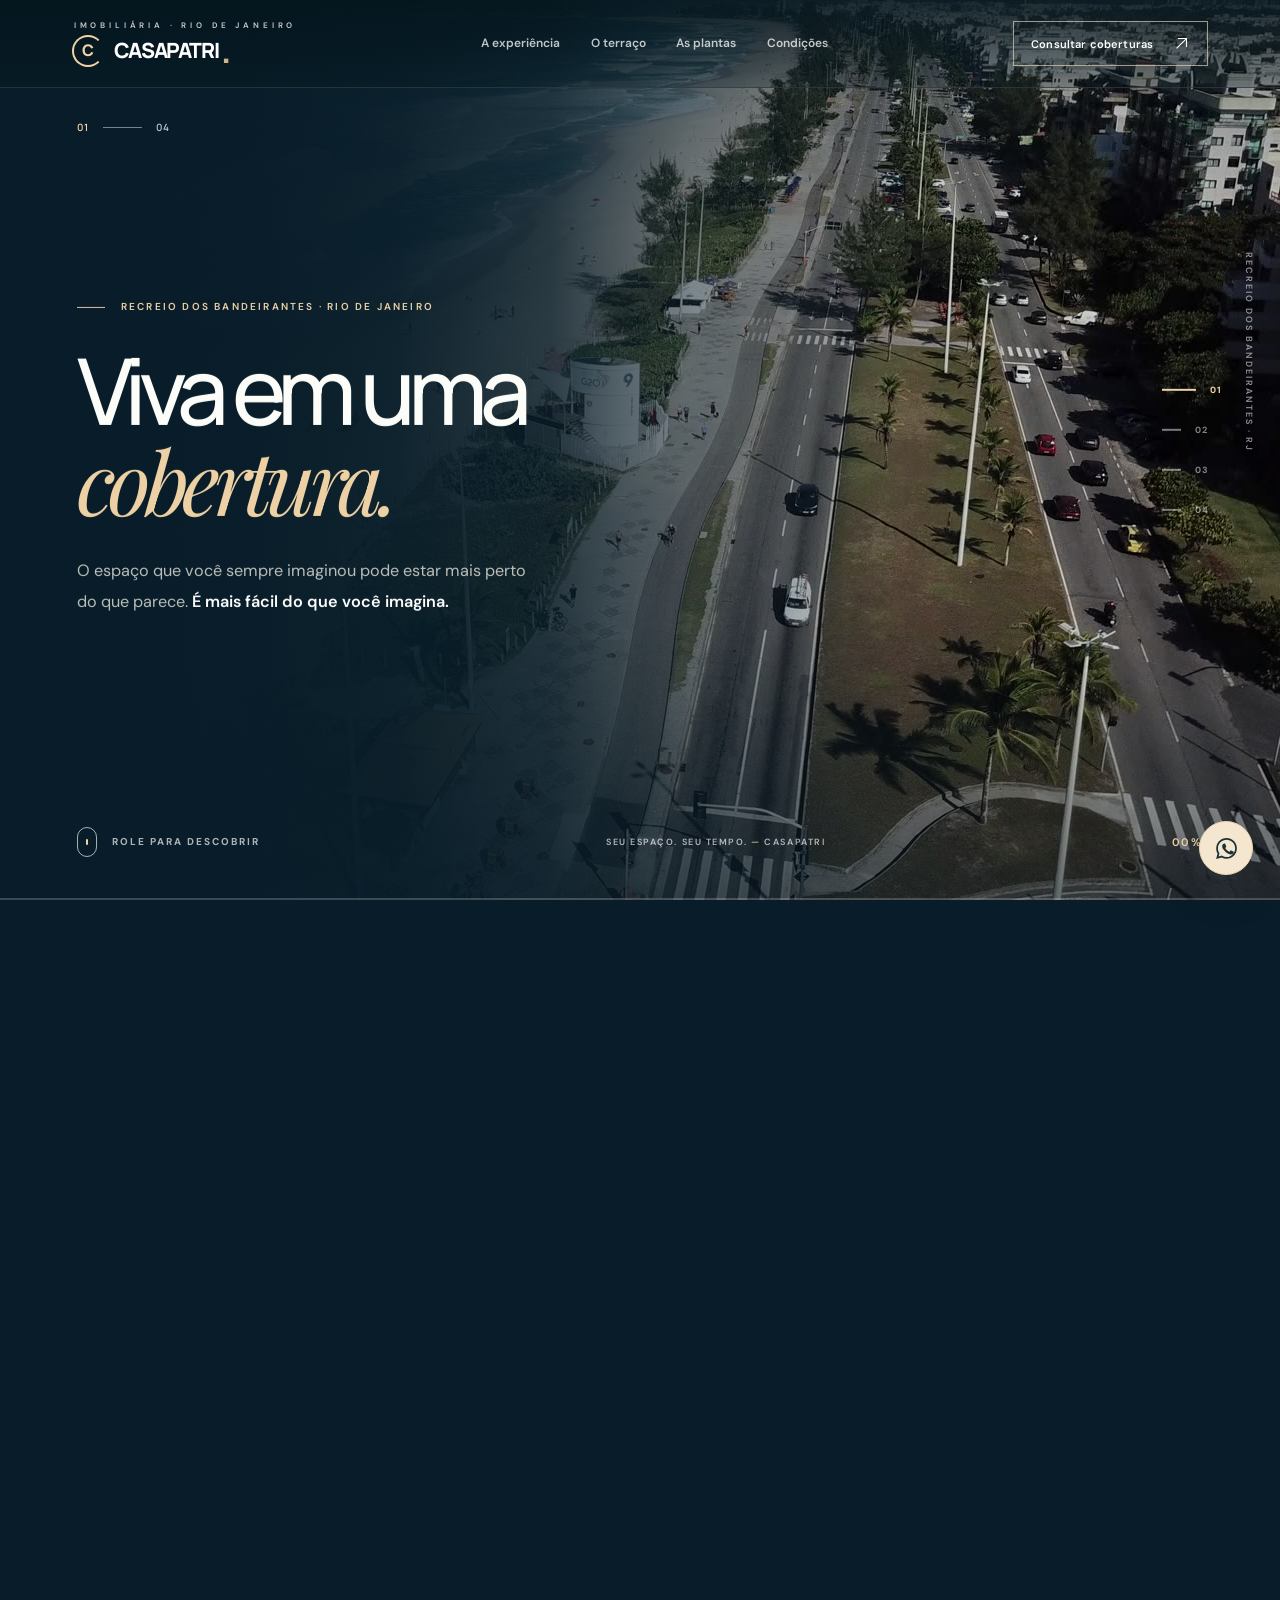
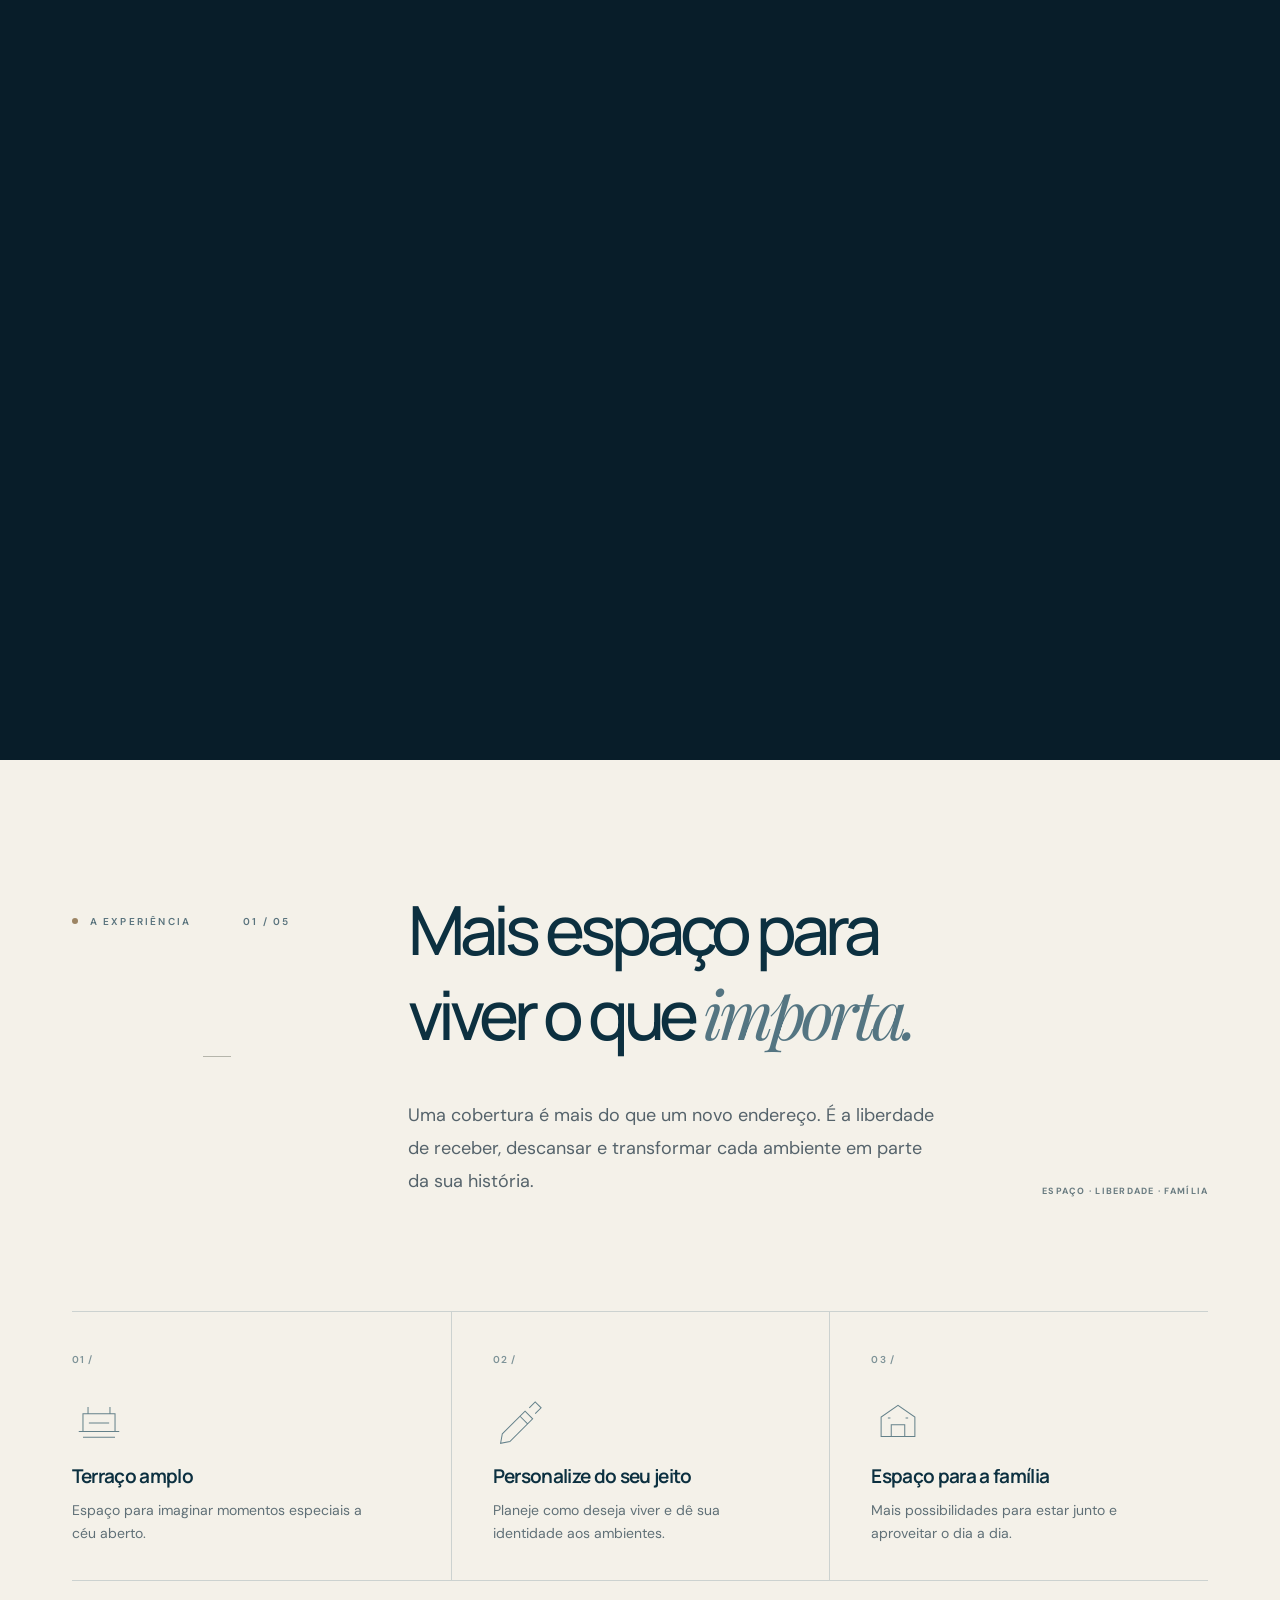
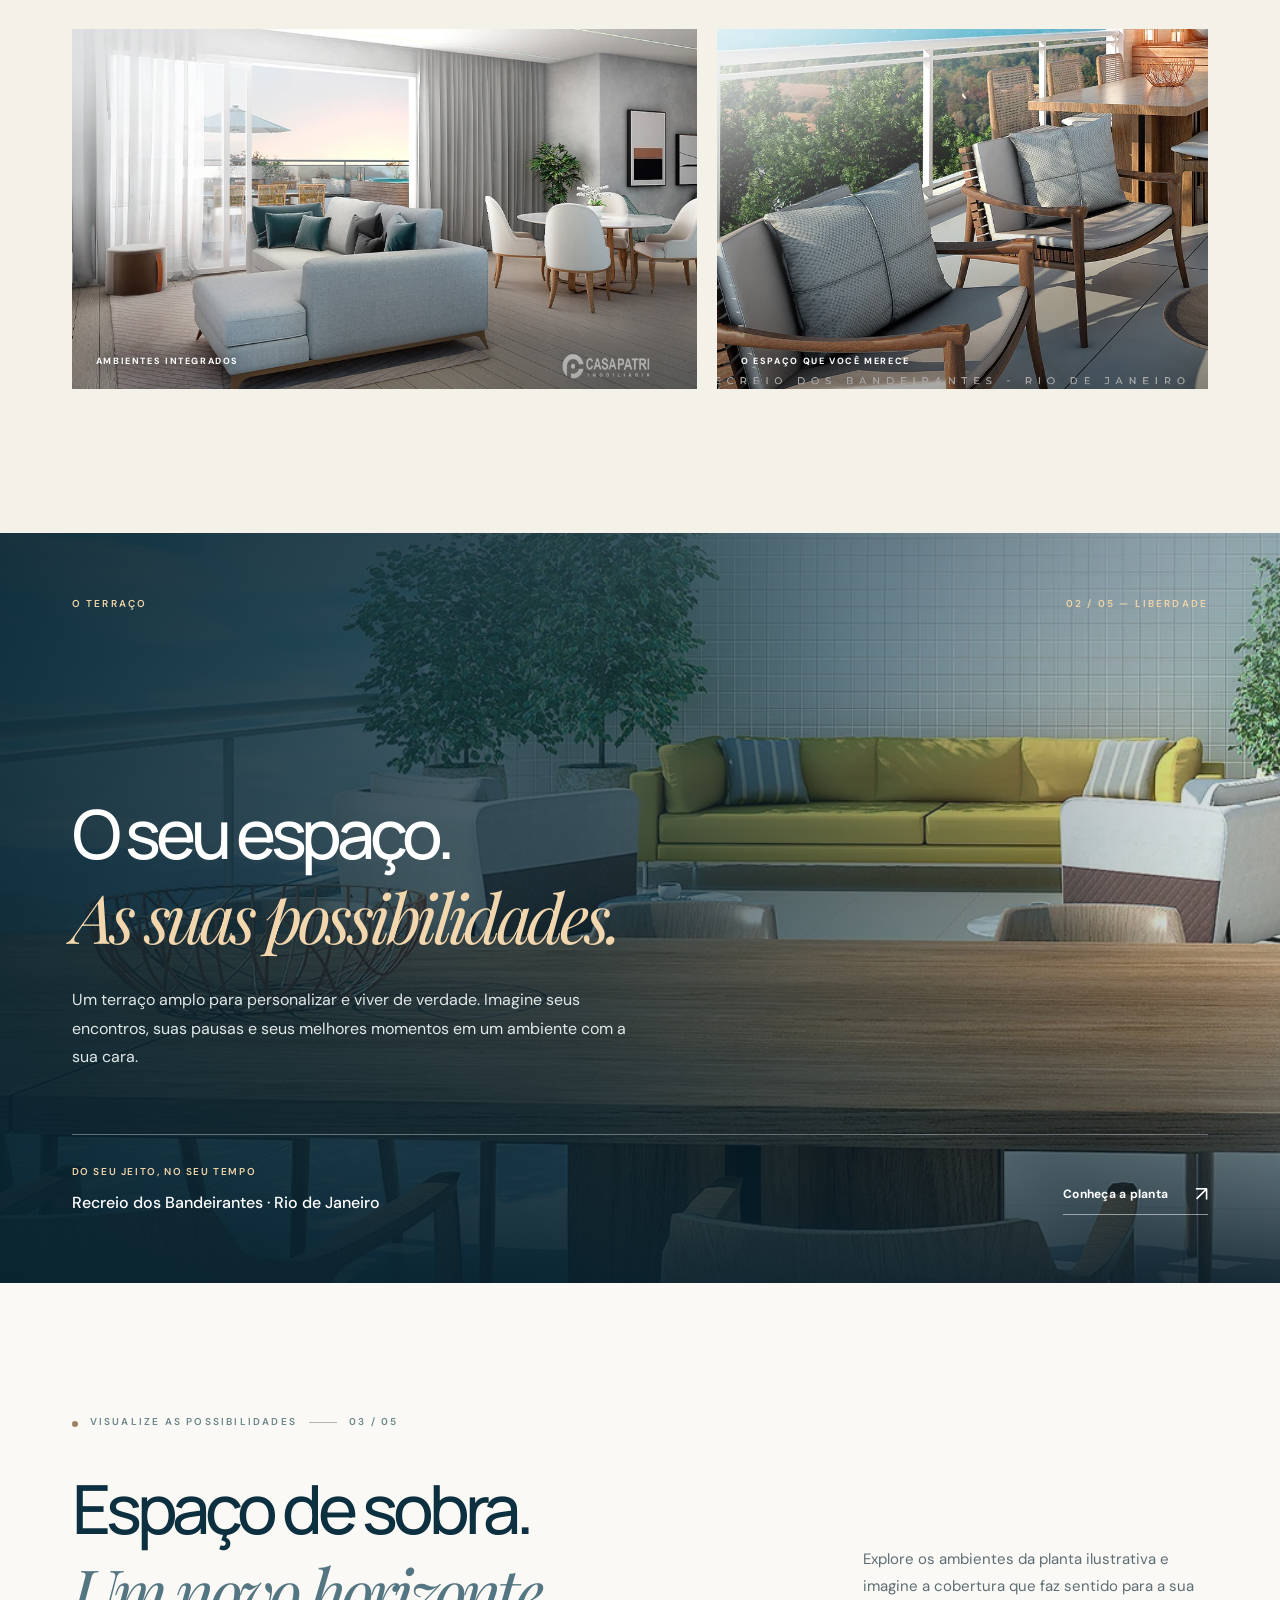
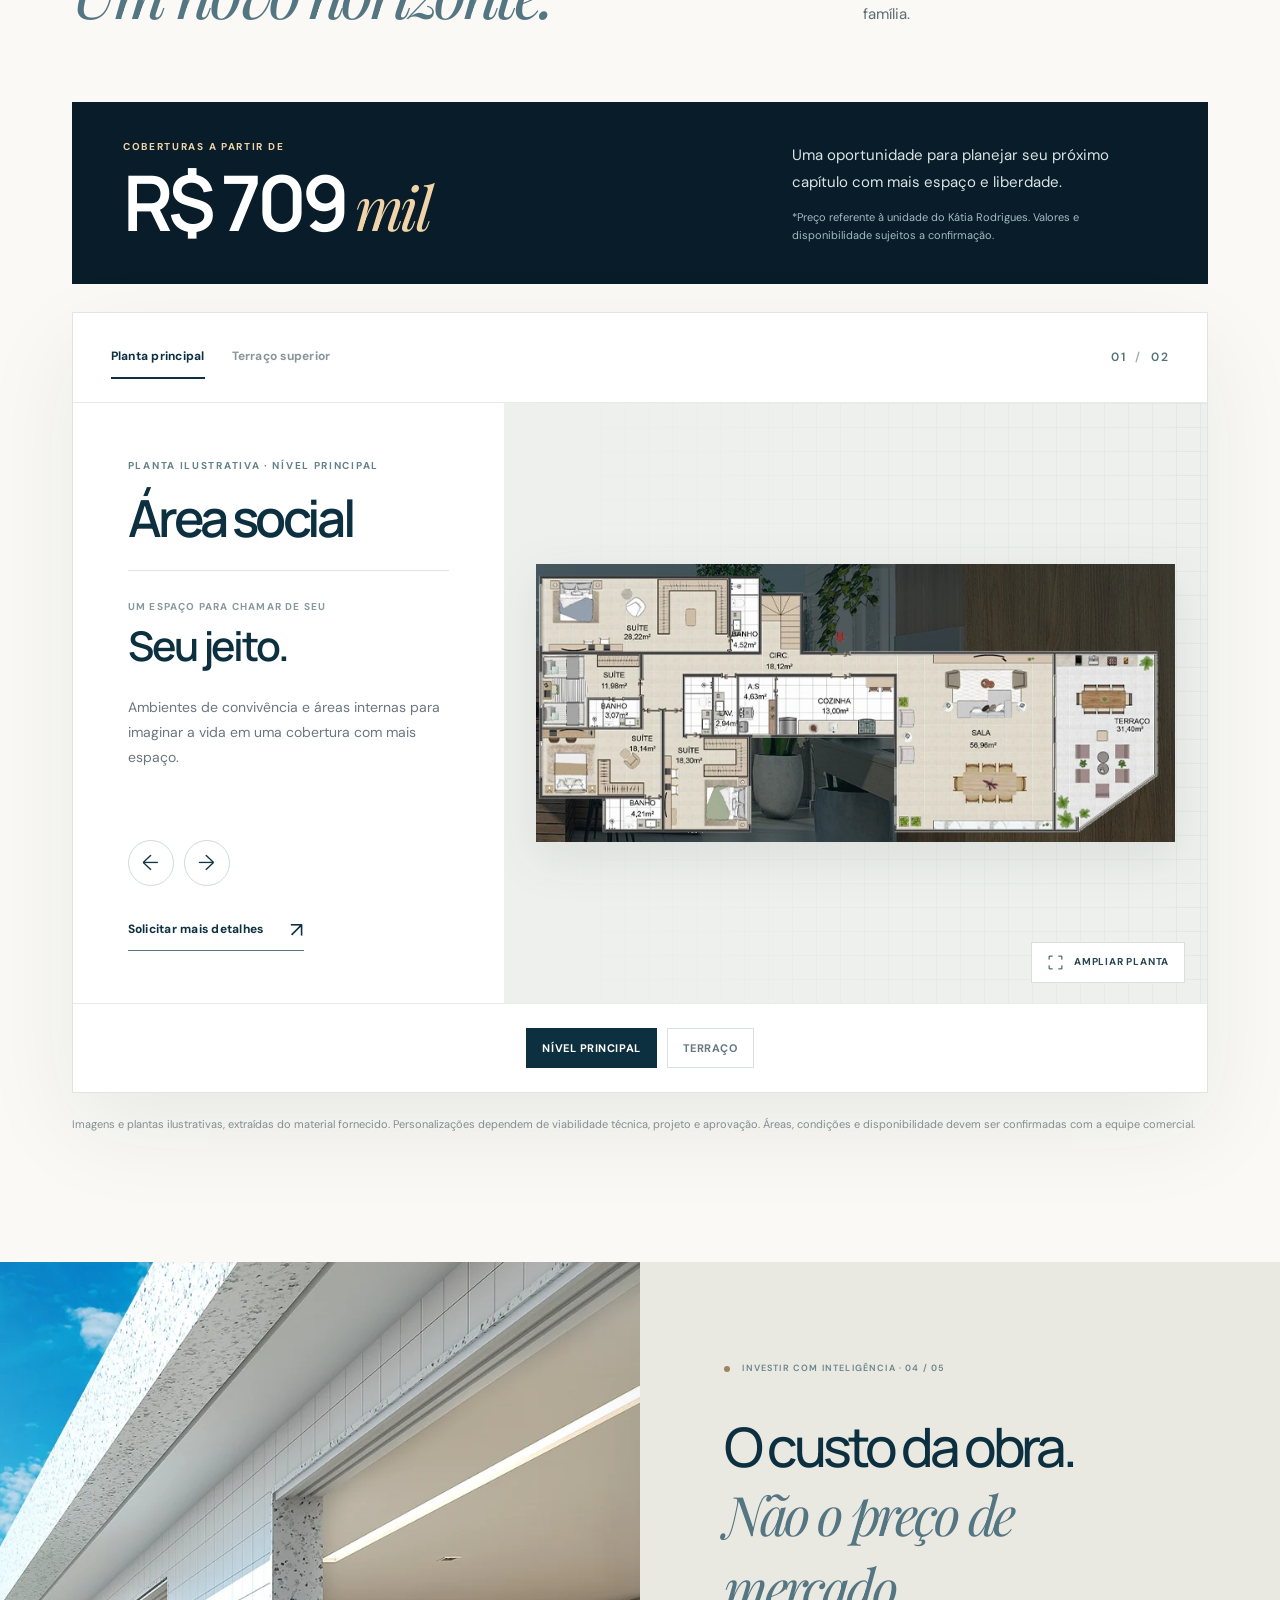
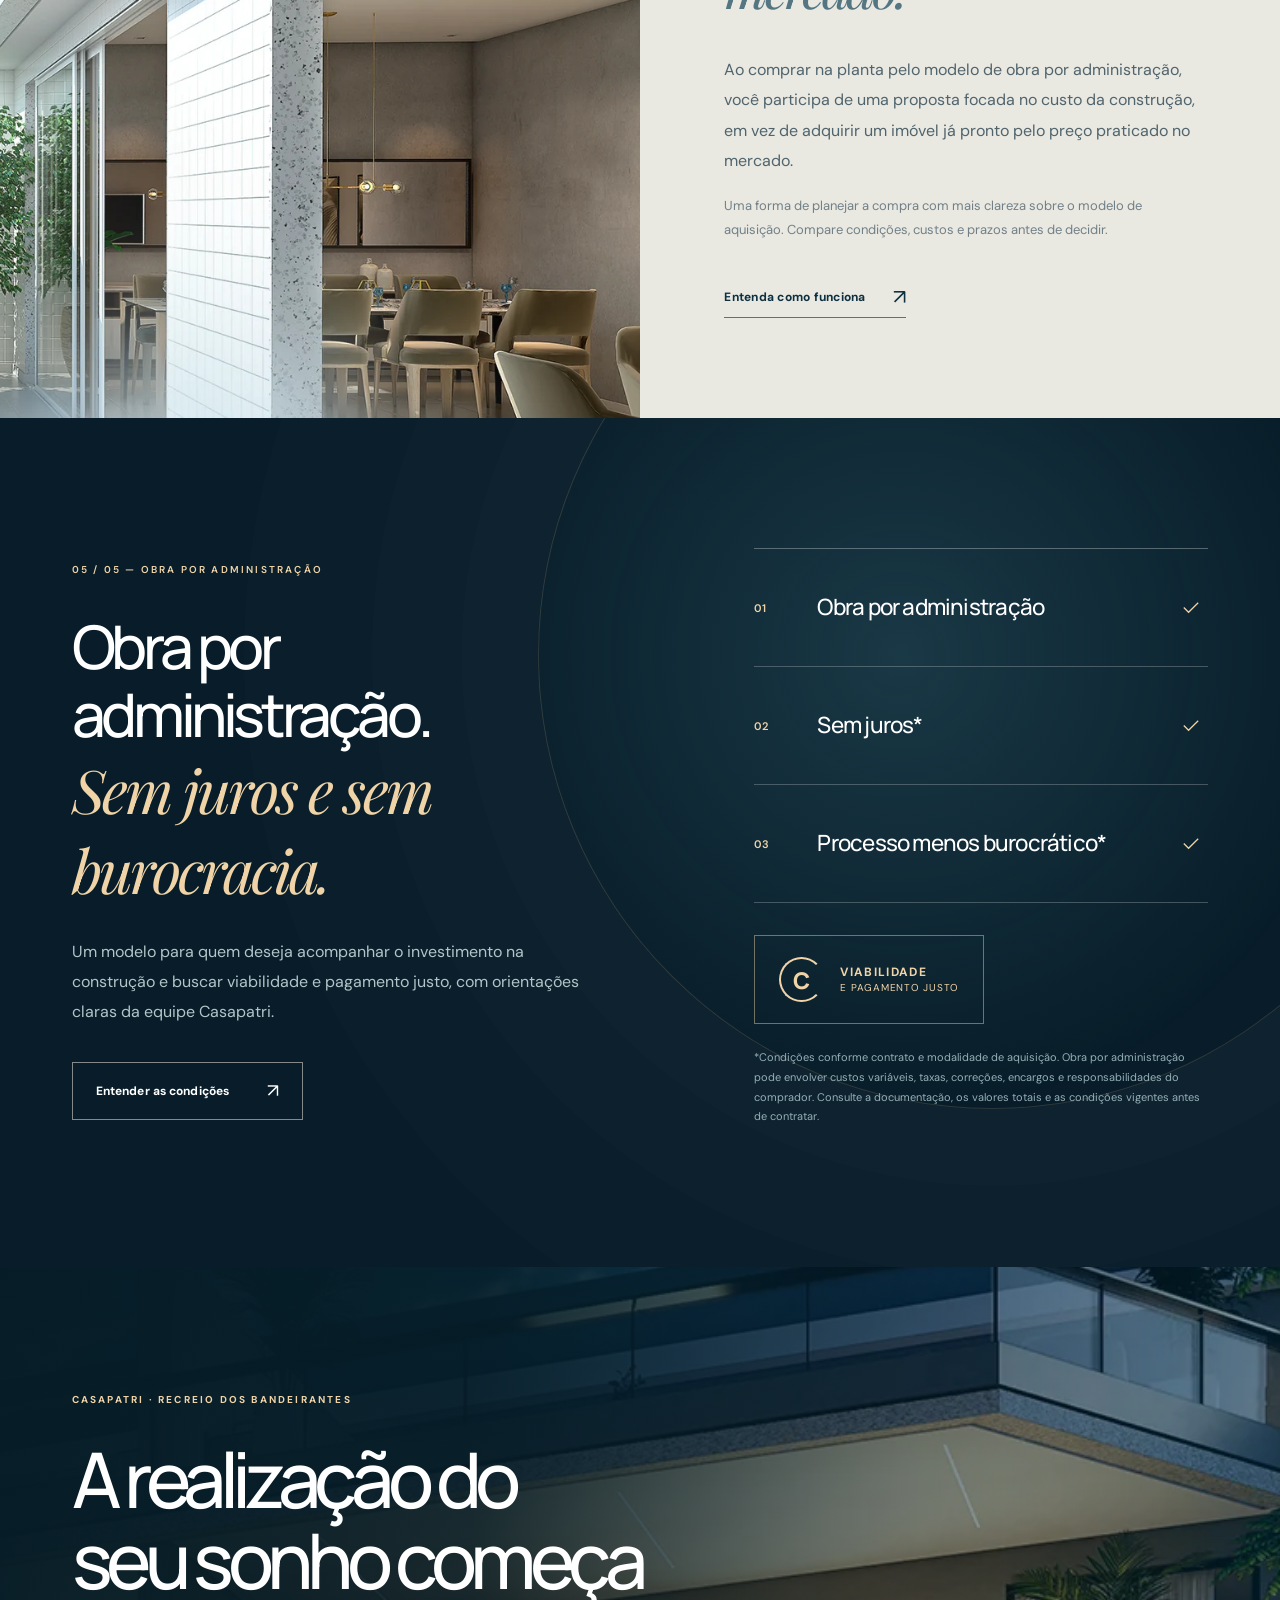
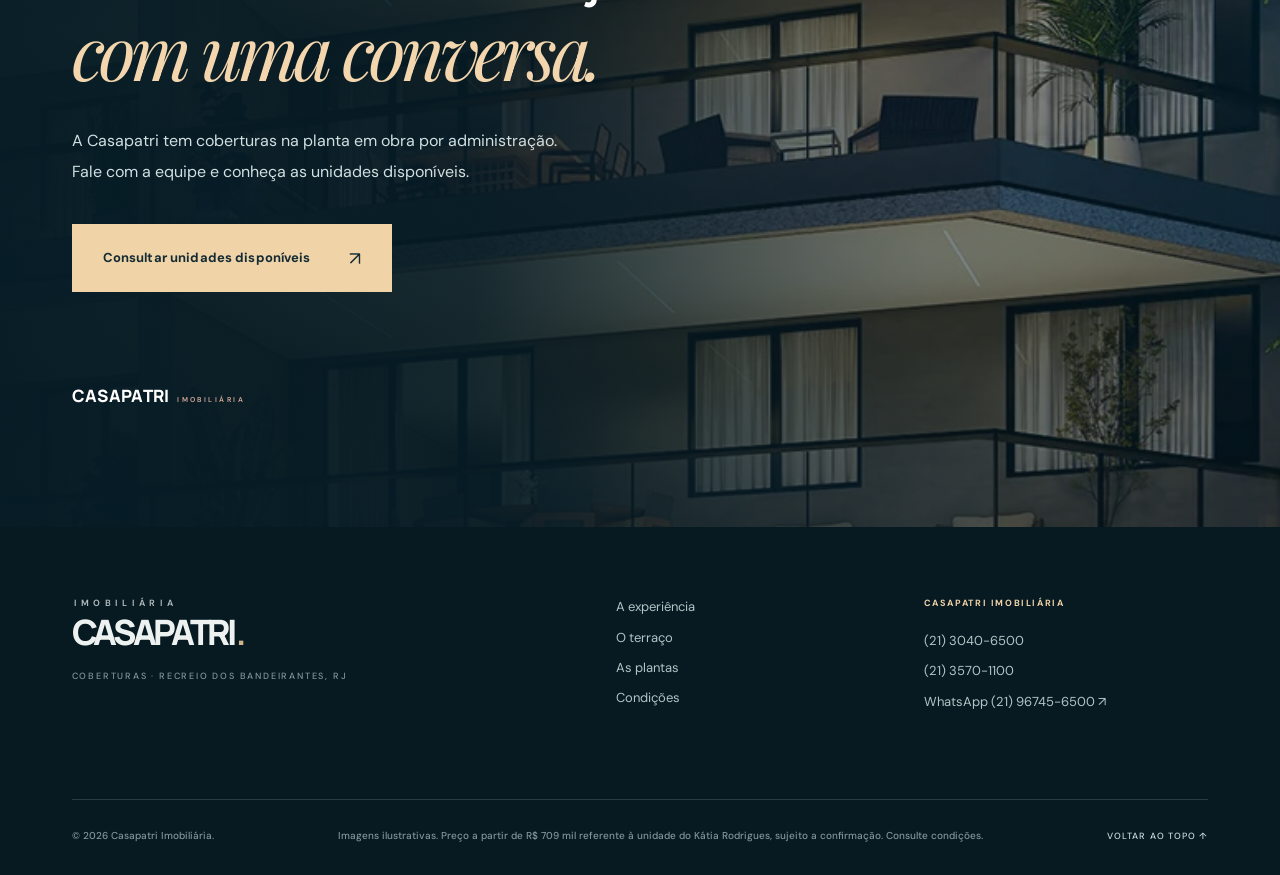
==== commit c601fd4f: "fix(mobile): otimizacao de carregamento e responsividade para dispositivos moveis" ====
--- a/casapatri-coberturas/index.html
+++ b/casapatri-coberturas/index.html
@@ -49,7 +49,7 @@
         <div class="cinematic__grain" aria-hidden="true"></div>
         <div class="cinematic__grid" aria-hidden="true"></div>
         <div class="cinematic__film" aria-hidden="true">
-          <video id="constructionVideo" preload="auto" playsinline webkit-playsinline muted tabindex="-1" poster="assets/recreio-video-poster.jpg">
+          <video id="constructionVideo" preload="metadata" playsinline webkit-playsinline muted tabindex="-1" poster="assets/recreio-video-poster.jpg">
             <source src="assets/recreio-scroll.mp4" type="video/mp4">
           </video>
         </div>
@@ -240,7 +240,7 @@
     <div class="section-shell site-footer__bottom"><span>© <span id="year">2026</span> Casapatri Imobiliária.</span><span>Imagens ilustrativas. Preço a partir de R$ 709 mil referente à unidade do Kátia Rodrigues, sujeito a confirmação. Consulte condições.</span><a href="#inicio">VOLTAR AO TOPO ↑</a></div>
   </footer>
 
-  <a class="floating-contact" data-whatsapp href="https://wa.me/5521967456500" target="_blank" rel="noopener noreferrer" aria-label="Conversar no WhatsApp sobre as coberturas no Recreio dos Bandeirantes"><svg viewBox="0 0 32 32" aria-hidden="true"><path fill="currentColor" d="M16 .7A15.2 15.2 0 0 0 2.9 23.6L.8 31.2l7.8-2A15.3 15.3 0 1 0 16 .7Zm0 27.8a12.4 12.4 0 0 1-6.3-1.7l-.5-.3-4.6 1.2 1.2-4.5-.3-.5a12.5 12.5 0 1 1 10.5 5.8Zm6.9-9.4c-.4-.2-2.2-1.1-2.6-1.2-.3-.1-.6-.2-.8.2-.3.4-1 1.2-1.2 1.4-.2.3-.4.3-.8.1-.4-.2-1.6-.6-3-1.9-1.1-1-1.9-2.2-2.1-2.6-.2-.4 0-.6.2-.8l.6-.7.4-.6c.1-.2 0-.5 0-.7l-1.2-2.9c-.3-.7-.6-.6-.9-.6H9.7c-.4 0-1 .2-1.5.7s-1.9 1.8-1.9 4.3 2 4.8 2 5 6.2 6.8c.9.4 1.6.6 2.2.8 1 .3 2 .3 2.7.2.8-.1 2.2-.9 2.5-1.8.3-.8.3-1.6.2-1.8-.2-.2-.4-.3-.8-.5Z"/></svg><span>CONSULTAR COBERTURAS</span></a>
+  <a class="floating-contact" data-whatsapp href="https://wa.me/5521967456500" target="_blank" rel="noopener noreferrer" aria-label="Conversar no WhatsApp sobre as coberturas no Recreio dos Bandeirantes"><svg viewBox="0 0 24 24" aria-hidden="true"><path fill="currentColor" d="M12.04 2C6.58 2 2.13 6.45 2.13 11.91C2.13 13.66 2.59 15.36 3.45 16.86L2.05 22L7.3 20.62C8.75 21.41 10.38 21.83 12.04 21.83C17.5 21.83 21.95 17.38 21.95 11.92C21.95 9.27 20.92 6.78 19.05 4.91C17.18 3.03 14.69 2 12.04 2M12.05 3.67C14.25 3.67 16.31 4.53 17.87 6.09C19.42 7.65 20.28 9.72 20.28 11.92C20.28 16.46 16.58 20.15 12.04 20.15C10.56 20.15 9.11 19.76 7.85 19L7.55 18.83L4.44 19.65L5.27 16.61L5.09 16.31C4.27 15.01 3.81 13.5 3.81 11.91C3.81 7.37 7.5 3.67 12.05 3.67M9.53 7.35C9.33 7.35 9.04 7.42 8.79 7.69C8.54 7.96 7.83 8.62 7.83 9.97C7.83 11.32 8.81 12.62 8.95 12.81C9.09 13 10.88 15.76 13.62 16.94C14.27 17.22 14.78 17.39 15.18 17.52C15.83 17.73 16.43 17.7 16.9 17.63C17.42 17.55 18.51 16.97 18.74 16.33C18.97 15.69 18.97 15.14 18.9 15.03C18.83 14.92 18.66 14.85 18.39 14.71C18.12 14.57 16.8 13.92 16.55 13.83C16.31 13.74 16.14 13.7 15.97 13.95C15.8 14.2 15.31 14.78 15.16 14.95C15.01 15.12 14.86 15.14 14.59 15C14.32 14.86 13.45 14.58 12.41 13.66C11.6 12.94 11.05 12.05 10.91 11.78C10.77 11.51 10.89 11.36 11.03 11.23C11.15 11.11 11.3 10.92 11.44 10.75C11.58 10.58 11.63 10.46 11.72 10.28C11.81 10.1 11.77 9.95 11.7 9.81C11.63 9.67 11.05 8.24 10.81 7.66C10.58 7.1 10.34 7.17 10.16 7.17C9.99 7.16 9.79 7.35 9.53 7.35Z"/></svg><span>CONSULTAR COBERTURAS</span></a>
 
   <dialog class="plan-modal" id="planModal" aria-label="Planta ilustrativa ampliada"><button class="plan-modal__close" id="planModalClose" type="button" aria-label="Fechar planta ampliada">×</button><div class="plan-modal__header"><span>CASAPATRI · COBERTURAS</span><strong id="modalPlanTitle">PLANTA PRINCIPAL</strong></div><img id="modalPlanImage" src="assets/planta-principal.webp" alt="Planta ilustrativa ampliada" width="770" height="337"></dialog>
 </body>
--- a/casapatri-coberturas/styles.css
+++ b/casapatri-coberturas/styles.css
@@ -521,73 +521,91 @@
  .value-section__copy{padding:85px 35px 98px}
  .value-section__copy h2{max-width:730px}
 }
+@media(max-width:768px){
+  .js-motion .reveal{
+    opacity:1!important;
+    filter:none!important;
+    transform:none!important;
+    transition:none!important;
+  }
+}
 @media(max-width:650px){
- .brand--casapatri .brand__wordmark{font-size:18px}
- .brand--casapatri .brand__emblem{width:27px;height:27px;font-size:14px;margin-right:5px}
- .brand--casapatri .brand__label{font-size:6px;letter-spacing:.34em}
- .cinematic{height:410svh}
- /* Keep the sea visible in the upper part of the screen and the copy
-    against a solid navy backdrop near the bottom on narrow displays. */
- .cinematic__film{top:67px;height:36svh;aspect-ratio:auto;min-height:190px}
- .cinematic__film video{object-fit:cover;object-position:center center;height:100%}
- .cinematic__shade{background:linear-gradient(0deg,#081d29 0%,#081d29 18%,rgba(8,29,41,.99) 37%,rgba(8,29,41,.93) 56%,rgba(8,29,41,.16) 83%,rgba(8,29,41,.10) 100%)}
- .story__chapter{left:20px;right:20px;width:calc(100% - 40px);bottom:111px}
- .story__chapter .hero-title{font-size:clamp(51px,11.4vw,69px);line-height:1.04}
- .story__chapter .hero-title--price,.story__chapter .hero-title--last{font-size:clamp(48px,10.6vw,63px)}
- .story__chapter .hero-title em{white-space:normal}
- .story__body{font-size:14px;line-height:1.65;max-width:350px}
- .story__fineprint{font-size:10px;max-width:335px}
- .story__cta{margin-top:19px;font-size:11px}
- .chapter-index{top:91px}
- .chapter-dots{top:33%}
- .intro-section{padding-bottom:64px}
- .editorial-gallery{grid-template-columns:1fr;gap:12px;margin-top:20px}
- .editorial-gallery figure{min-height:235px}
- .editorial-gallery__side{display:none}
- .location-section__photo{background-position:60% center}
- .location-section__filter{background:linear-gradient(90deg,rgba(7,35,48,.86),rgba(7,35,48,.55)),linear-gradient(0deg,rgba(7,26,38,.81),transparent 58%)}
- .location-section__statement h2{font-size:clamp(41px,9.1vw,60px)}
- .price-banner{display:flex;flex-direction:column;align-items:flex-start;gap:16px;margin-bottom:14px;padding:29px 24px}
- .price-banner strong{font-size:clamp(54px,12.5vw,73px)}
- .price-banner p{font-size:13px}
- .price-banner p small{font-size:10px}
- .plan-details{display:flex;padding:30px 25px}
- .plan-details h3{font-size:46px}
- .plan-details__area strong{font-size:37px}
- .plan-details>p{margin:18px 0 24px}
- .plan-navigation{margin-bottom:18px}
- .plan-details>.text-link{margin-top:0}
- .plan-display{min-height:300px;padding:15px}
- .plan-display img{max-height:300px;height:auto}
- .value-section__image{min-height:330px}
- .value-section__copy{padding:76px 20px 83px}
- .value-section__copy h2{font-size:clamp(43px,9vw,59px);margin:31px 0 24px}
- .value-section__copy>p{font-size:14px;line-height:1.8}
- .value-section__copy .value-section__small{font-size:12px}
- .payment-section__copy h2{font-size:clamp(41px,9vw,60px)}
- .seal{padding:16px 14px;gap:13px}
- .seal__icon{width:37px;height:37px;font-size:19px}
- .seal strong{font-size:10px}
- .seal small{font-size:9px}
- .closing-section__image{background-position:70% center}
- .closing-section::after{background:linear-gradient(90deg,rgba(6,28,38,.95),rgba(6,28,38,.75)),linear-gradient(0deg,rgba(6,28,38,.5),transparent)}
- .closing-section h2{font-size:clamp(40px,9vw,61px)}
- .site-footer__bottom span:nth-child(2){max-width:500px}
+  .brand--casapatri .brand__wordmark{font-size:18px;letter-spacing:-.04em}
+  .brand--casapatri .brand__emblem{width:26px;height:26px;font-size:13px;margin-right:5px}
+  .brand--casapatri .brand__label{font-size:6.5px;letter-spacing:.3em}
+  .cinematic{height:330vh}
+  .cinematic__film{top:66px;height:35svh;aspect-ratio:auto;min-height:180px}
+  .cinematic__film video{object-fit:cover;object-position:center center;height:100%}
+  .cinematic__shade{background:linear-gradient(0deg,#081d29 0%,#081d29 20%,rgba(8,29,41,.99) 38%,rgba(8,29,41,.93) 58%,rgba(8,29,41,.22) 83%,rgba(8,29,41,.12) 100%)}
+  .story__chapter{left:16px;right:16px;width:calc(100% - 32px);bottom:88px;filter:none!important;transition:opacity .4s ease,transform .45s ease!important}
+  .story__chapter .hero-title{font-size:clamp(34px,8.5vw,46px);letter-spacing:-.025em;line-height:1.08;text-wrap:balance}
+  .story__chapter .hero-title--price,.story__chapter .hero-title--last{font-size:clamp(32px,8vw,43px)}
+  .story__chapter .hero-title em{white-space:normal;letter-spacing:-.015em}
+  .story__body{font-size:13.5px;line-height:1.6;max-width:100%}
+  .story__fineprint{font-size:9.5px;max-width:100%;margin-top:10px}
+  .story__cta{margin-top:16px;font-size:11px}
+  .chapter-index{top:78px;left:16px}
+  .chapter-dots{top:32%;right:12px}
+  .intro-section{padding:70px 0 60px}
+  .intro-section__eyebrow{font-size:8.5px;margin-bottom:18px}
+  .editorial-gallery{grid-template-columns:1fr;gap:14px;margin-top:24px}
+  .editorial-gallery figure{min-height:220px}
+  .editorial-gallery__side{display:block}
+  .location-section,.location-section__body{min-height:560px}
+  .location-section__body{padding:36px 0}
+  .location-section__photo{background-position:60% center}
+  .location-section__filter{background:linear-gradient(90deg,rgba(7,35,48,.88),rgba(7,35,48,.58)),linear-gradient(0deg,rgba(7,26,38,.85),transparent 58%)}
+  .location-section__statement h2{font-size:clamp(32px,7.5vw,48px);letter-spacing:-.03em}
+  .price-banner{display:flex;flex-direction:column;align-items:flex-start;gap:14px;margin-bottom:14px;padding:22px 18px}
+  .price-banner strong{font-size:clamp(42px,10vw,60px);letter-spacing:-.02em}
+  .price-banner p{font-size:12.5px;line-height:1.6}
+  .price-banner p small{font-size:9.5px}
+  .plan-details{display:flex;flex-direction:column;padding:22px 18px}
+  .plan-details h3{font-size:36px;letter-spacing:-.02em}
+  .plan-details__area strong{font-size:32px;letter-spacing:-.02em}
+  .plan-details>p{margin:14px 0 18px;font-size:13px;line-height:1.6}
+  .plan-navigation{margin-bottom:16px}
+  .plan-details>.text-link{margin-top:0;font-size:10px}
+  .plan-display{min-height:260px;padding:12px}
+  .plan-display img{max-height:260px;height:auto}
+  .value-section__image{min-height:280px}
+  .value-section__copy{padding:60px 18px 70px}
+  .value-section__copy h2{font-size:clamp(32px,7.5vw,48px);letter-spacing:-.03em;margin:20px 0 16px}
+  .value-section__copy>p{font-size:13.5px;line-height:1.65}
+  .value-section__copy .value-section__small{font-size:11.5px}
+  .payment-section{padding:75px 0 85px}
+  .payment-section__copy h2{font-size:clamp(32px,7.5vw,48px);letter-spacing:-.03em}
+  .payment-point{min-height:80px}
+  .seal{padding:14px 12px;gap:10px}
+  .seal__icon{width:34px;height:34px;font-size:17px}
+  .seal strong{font-size:9.5px}
+  .seal small{font-size:8.5px}
+  .closing-section{min-height:560px}
+  .closing-section__content{padding:100px 0 65px}
+  .closing-section__image{background-position:70% center}
+  .closing-section::after{background:linear-gradient(90deg,rgba(6,28,38,.95),rgba(6,28,38,.75)),linear-gradient(0deg,rgba(6,28,38,.5),transparent)}
+  .closing-section h2{font-size:clamp(32px,7.5vw,48px);letter-spacing:-.03em;line-height:1.15}
+  .site-footer{padding:45px 0 95px}
+  .site-footer__bottom{flex-direction:column;align-items:flex-start;gap:12px}
+  .site-footer__bottom span:nth-child(2){max-width:100%}
+  .floating-contact{right:14px;bottom:15px;width:48px;height:48px;border-radius:50%;justify-content:center;padding:0;z-index:99}
+  .floating-contact svg{width:22px;height:22px}
+  .floating-contact span{display:none}
 }
 @media(max-width:380px){
- .story__chapter .hero-title{font-size:clamp(45px,11.5vw,52px)}
- .story__chapter .hero-title--price,.story__chapter .hero-title--last{font-size:clamp(44px,10.6vw,49px)}
- .story__chapter{bottom:94px}
- .story__body{font-size:13px}
- .story__cta{padding:10px!important;font-size:10px!important}
- .price-banner strong{font-size:50px}
- .chapter-index{top:81px}
+  .story__chapter .hero-title{font-size:31px}
+  .story__chapter .hero-title--price,.story__chapter .hero-title--last{font-size:29px}
+  .story__chapter{bottom:72px}
+  .story__body{font-size:12.5px}
+  .story__cta{padding:10px!important;font-size:10px!important}
+  .price-banner strong{font-size:38px}
+  .chapter-index{top:72px}
 }
 @media(prefers-reduced-motion:reduce){
- .cinematic{height:auto}
- .cinematic__sticky{min-height:0}
- .cinematic__film{position:absolute;inset:0;width:100%;height:100%;opacity:.25}
- .cinematic__shade{background:linear-gradient(90deg,rgba(8,29,41,.98),rgba(8,29,41,.77))}
- .story__chapter{width:min(100%,850px)}
- .story__chapter .hero-title{font-size:clamp(45px,8vw,93px)}
-}
+  .cinematic{height:auto}
+  .cinematic__sticky{min-height:0}
+  .cinematic__film{position:absolute;inset:0;width:100%;height:100%;opacity:.25}
+  .cinematic__shade{background:linear-gradient(90deg,rgba(8,29,41,.98),rgba(8,29,41,.77))}
+  .story__chapter{width:min(100%,850px)}
+  .story__chapter .hero-title{font-size:clamp(36px,8vw,70px)}
+}
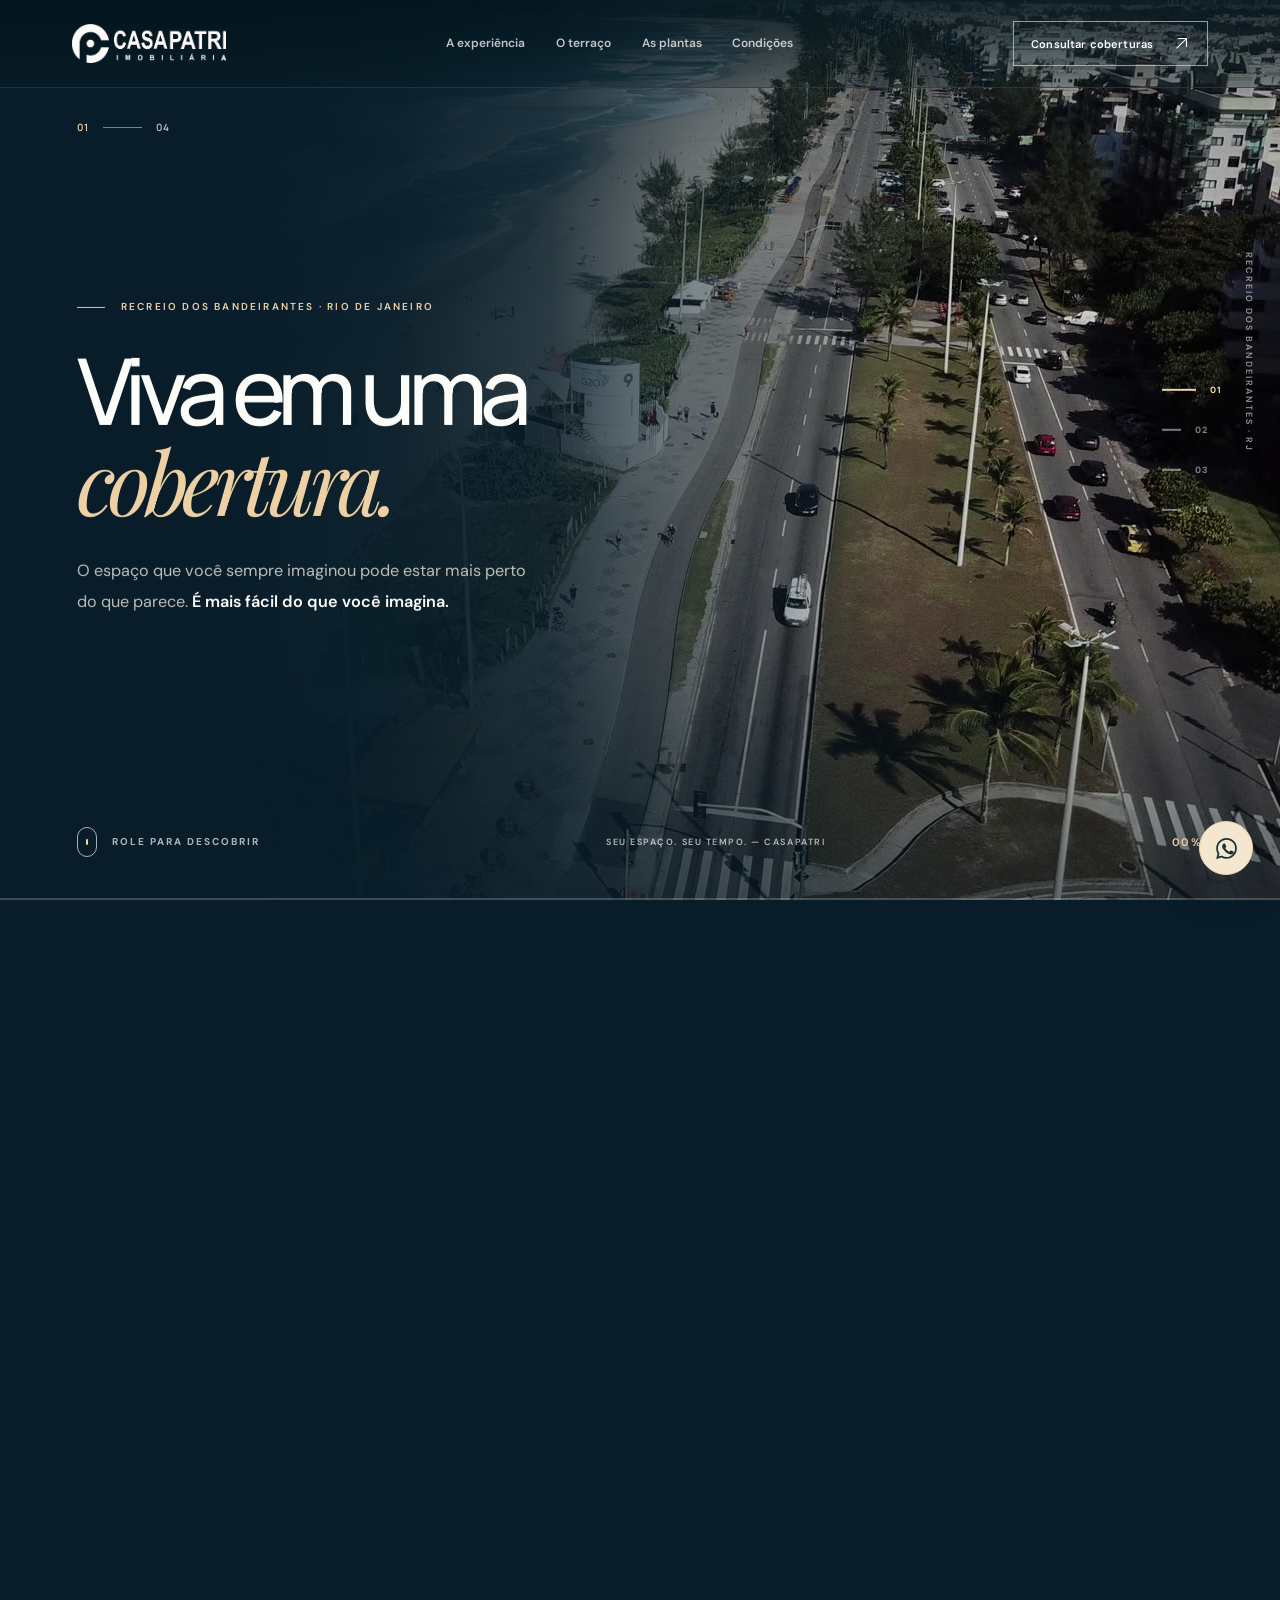
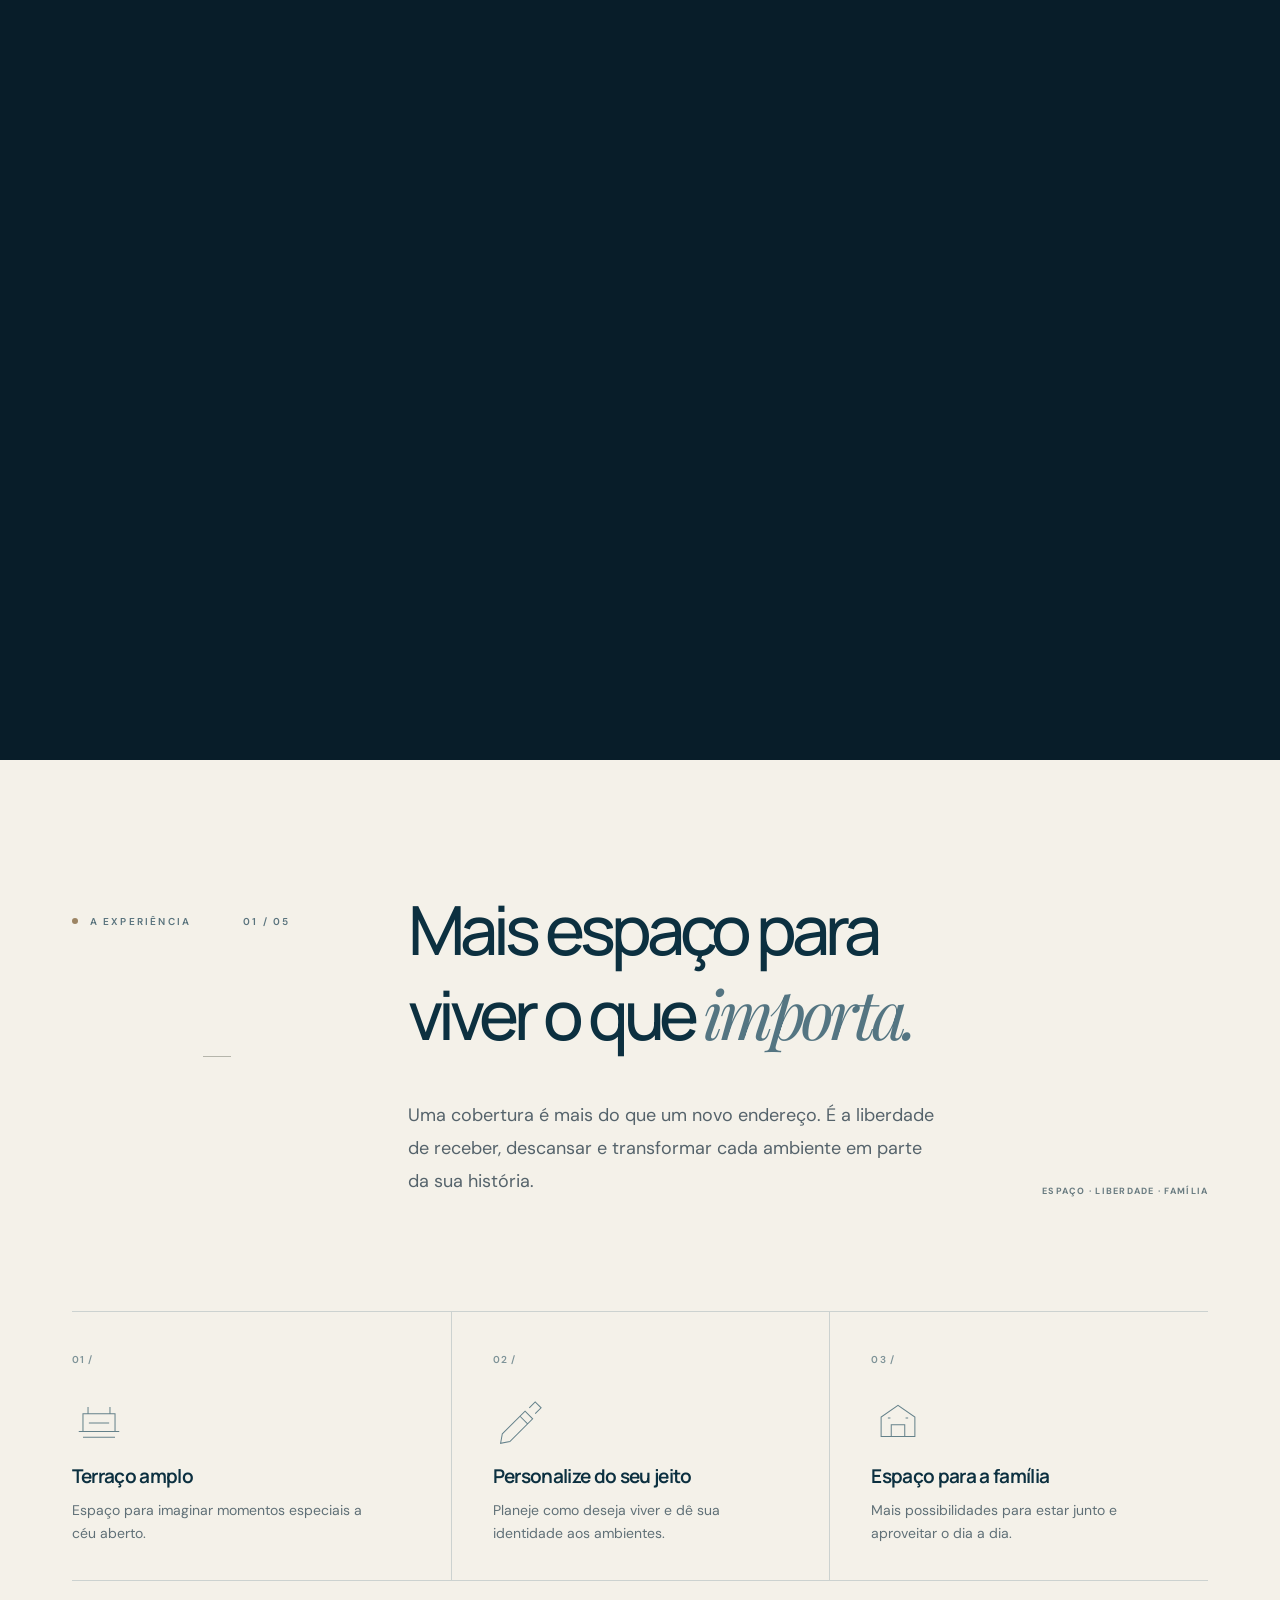
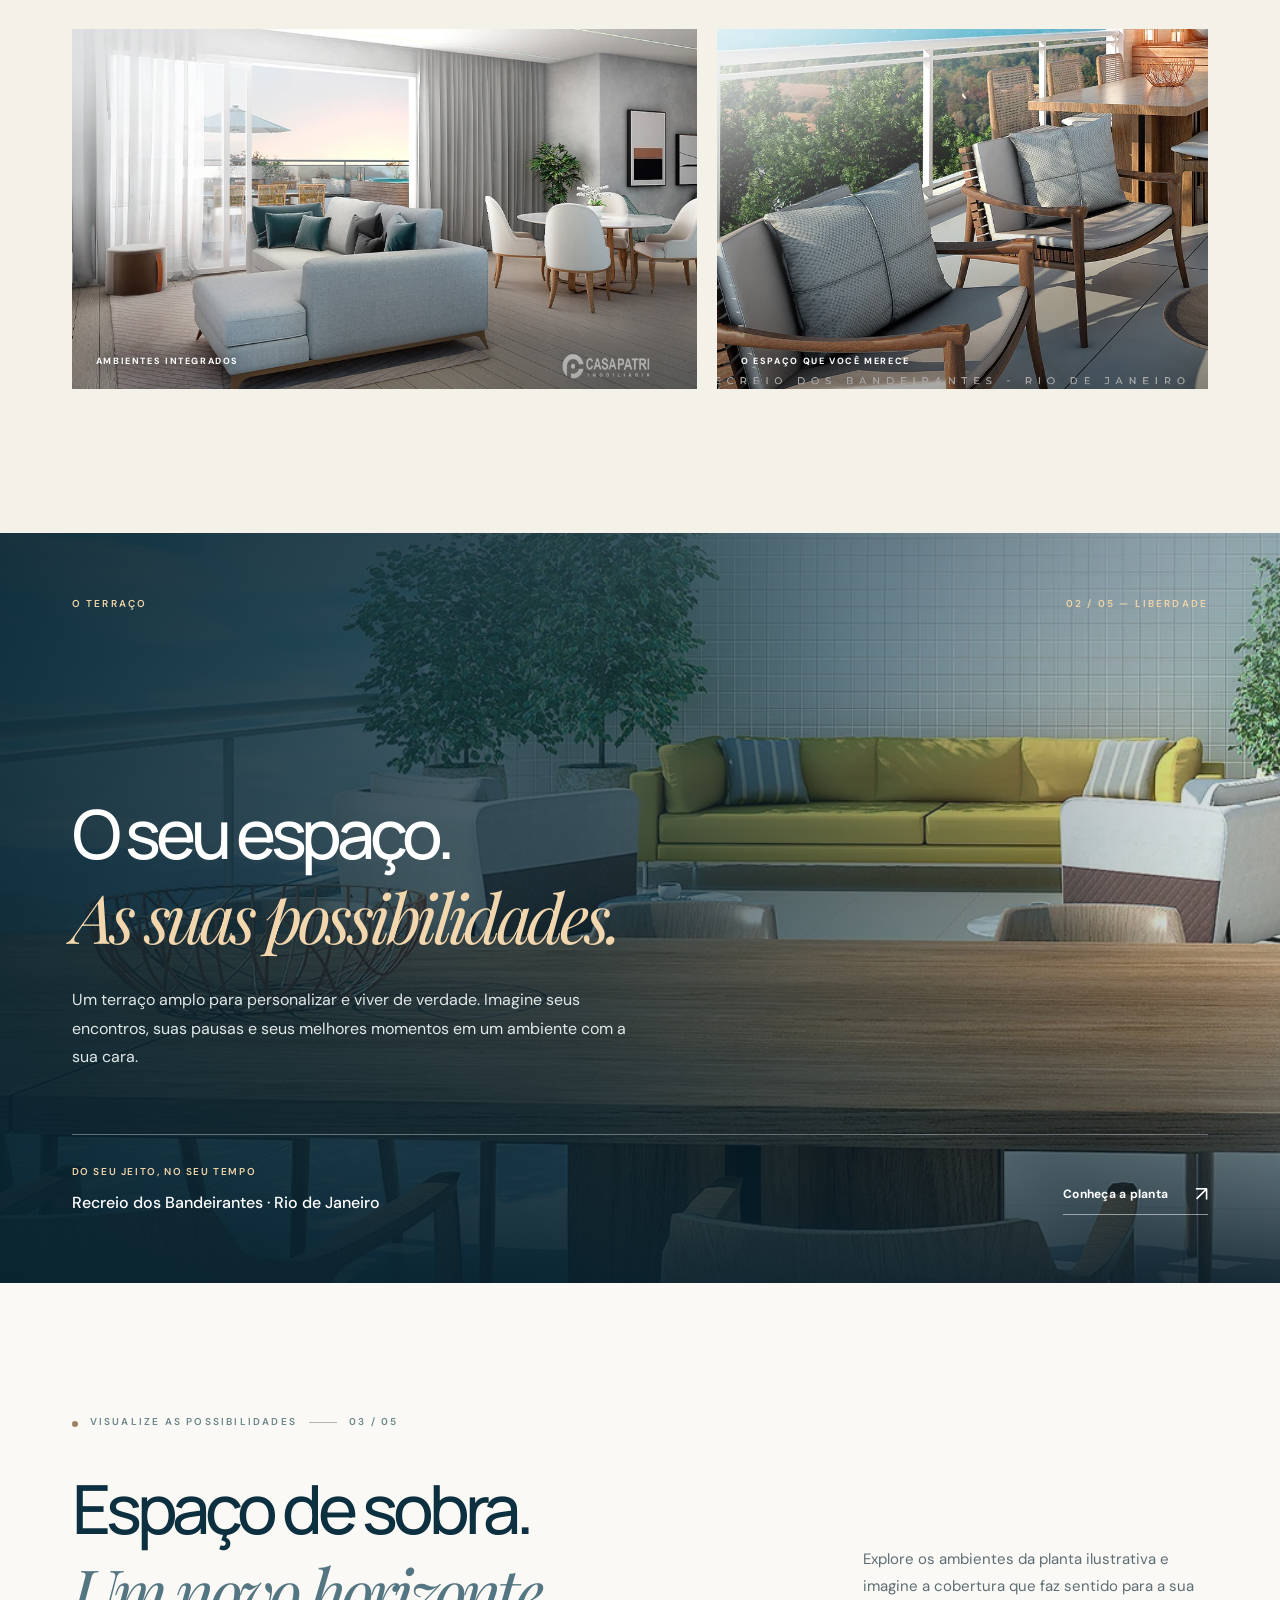
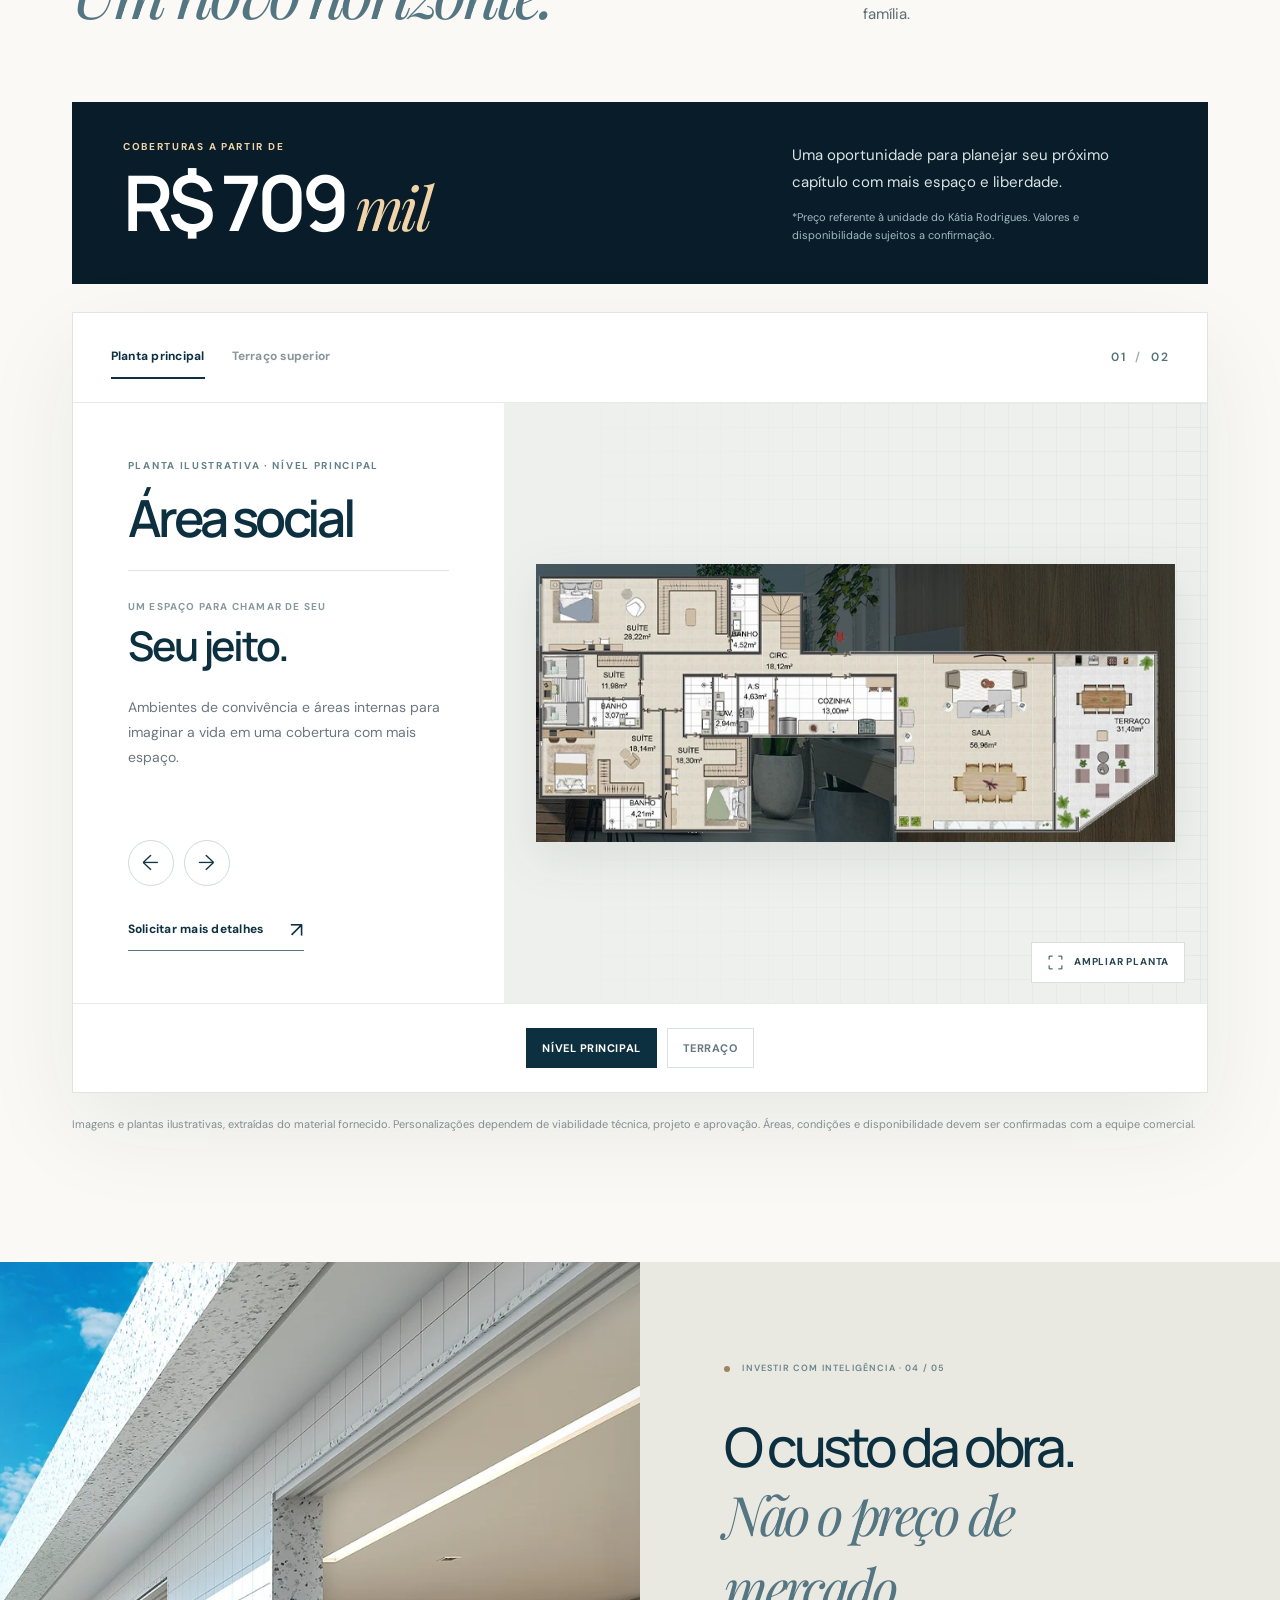
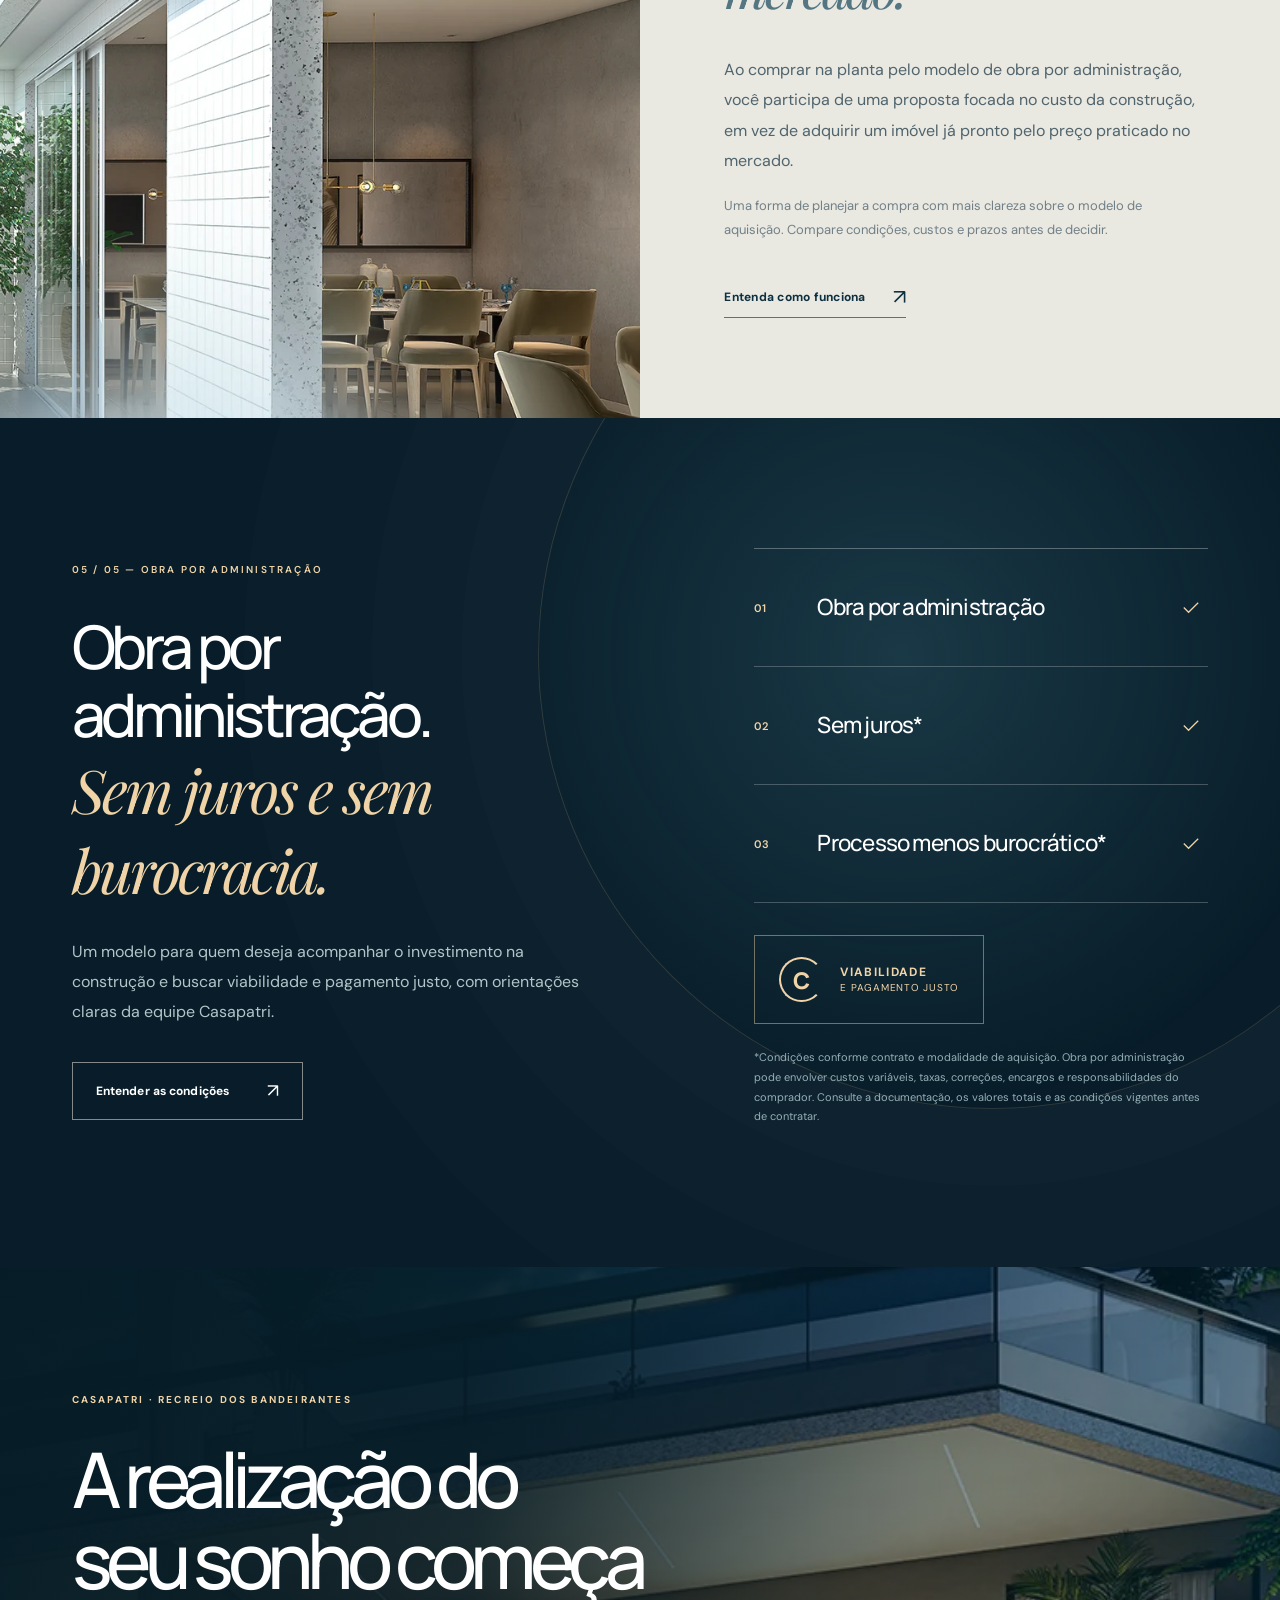
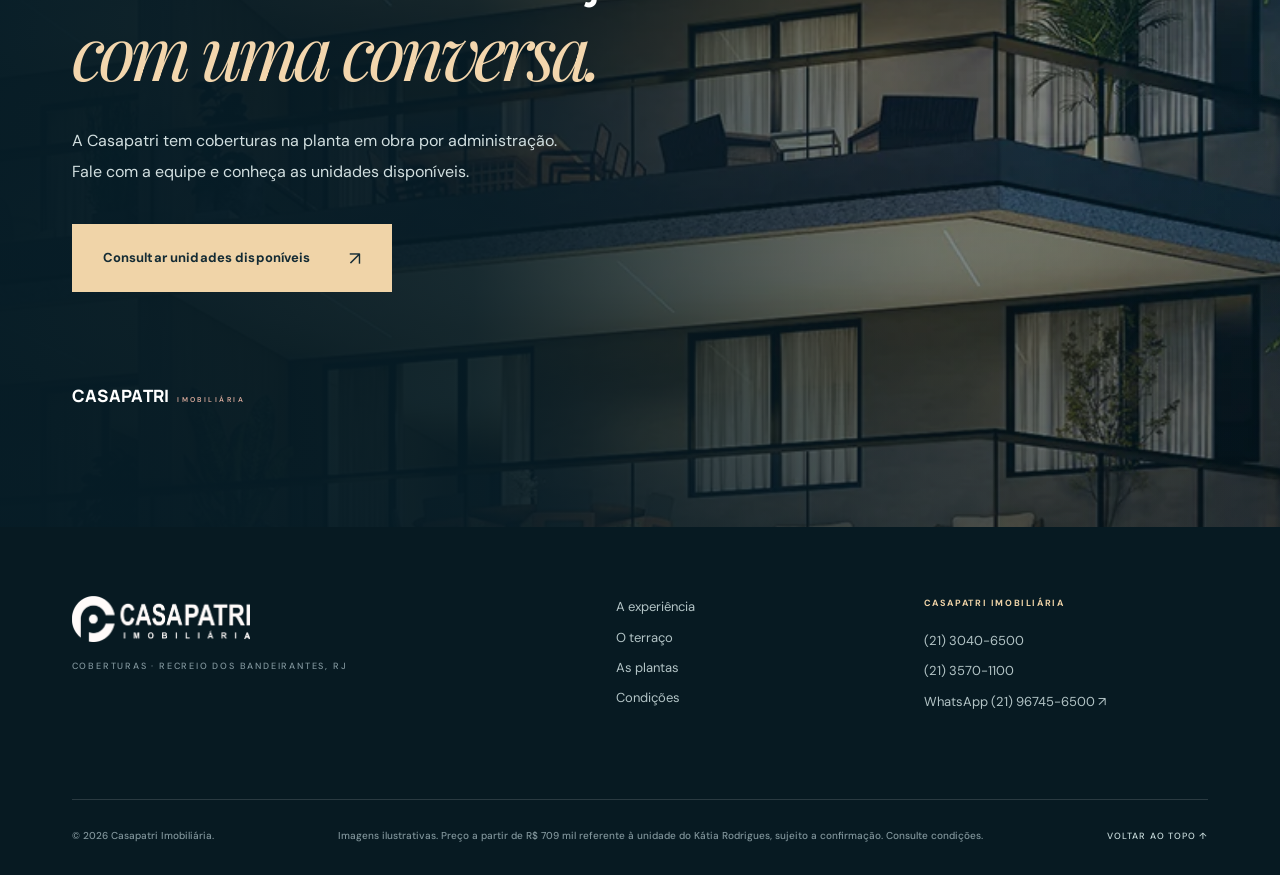
==== commit 6a1e0aed: "Atualiza logos no cabecalho e rodape das paginas Casapatri Coberturas e Orbe Prime" ====
--- a/casapatri-coberturas/index.html
+++ b/casapatri-coberturas/index.html
@@ -25,8 +25,7 @@
 
   <header class="site-header" id="siteHeader">
     <a class="brand brand--casapatri" href="#inicio" aria-label="Casapatri Imobiliária — voltar ao início">
-      <span class="brand__label">IMOBILIÁRIA · RIO DE JANEIRO</span>
-      <span class="brand__wordmark"><span class="brand__emblem" aria-hidden="true">C</span>CASAPATRI<span class="brand__period">.</span></span>
+      <img class="brand__logo" src="assets/casapatri logo.png" alt="Casapatri Imobiliária" width="1439" height="372">
     </a>
     <nav class="header-nav" id="headerNav" aria-label="Navegação principal">
       <a href="#experiencia">A experiência</a>
@@ -233,7 +232,12 @@
 
   <footer class="site-footer">
     <div class="section-shell site-footer__top">
-      <div class="footer-brand"><span class="brand__label">IMOBILIÁRIA</span><span class="brand__wordmark">CASAPATRI<span class="brand__period">.</span></span><span>COBERTURAS · RECREIO DOS BANDEIRANTES, RJ</span></div>
+      <div class="footer-brand">
+        <a class="footer-brand__link" href="#inicio" aria-label="Casapatri Imobiliária — voltar ao início">
+          <img class="footer-brand__logo" src="assets/casapatri logo.png" alt="Casapatri Imobiliária" width="1439" height="372" loading="lazy">
+        </a>
+        <span>COBERTURAS · RECREIO DOS BANDEIRANTES, RJ</span>
+      </div>
       <div class="footer-links"><a href="#experiencia">A experiência</a><a href="#terraco">O terraço</a><a href="#plantas">As plantas</a><a href="#condicoes">Condições</a></div>
       <div class="footer-contact"><span>CASAPATRI IMOBILIÁRIA</span><a href="tel:+552130406500">(21) 3040-6500</a><a href="tel:+552135701100">(21) 3570-1100</a><a data-whatsapp href="https://wa.me/5521967456500" target="_blank" rel="noopener noreferrer">WhatsApp (21) 96745-6500 ↗</a></div>
     </div>
--- a/casapatri-coberturas/styles.css
+++ b/casapatri-coberturas/styles.css
@@ -34,7 +34,10 @@
 /* NAV */
 .site-header{height:88px;position:fixed;left:0;top:0;right:0;z-index:90;display:flex;align-items:center;justify-content:space-between;gap:30px;padding:0 max(32px,5.6vw);background:linear-gradient(180deg,rgba(3,20,27,.79),rgba(5,23,30,.25));border-bottom:1px solid rgba(255,255,255,.13);color:white;transition:height .35s,background .35s,box-shadow .35s}
 .site-header.is-scrolled{height:74px;background:rgba(8,27,35,.89);backdrop-filter:blur(22px);-webkit-backdrop-filter:blur(22px);box-shadow:0 8px 32px rgba(0,0,0,.09)}
-.brand{display:flex;flex-flow:column;align-items:flex-start;min-width:182px;line-height:1;color:#fff}
+.brand{display:flex;align-items:center;line-height:1;color:#fff}
+.brand__logo{display:block;height:40px;width:auto;max-width:180px;object-fit:contain;transition:height .3s,opacity .2s}
+.brand:hover .brand__logo{opacity:.85}
+.site-header.is-scrolled .brand__logo{height:34px}
 .brand__label{font-size:8px;letter-spacing:.48em;font-weight:650;padding-left:2px;opacity:.74;margin-bottom:6px}
 .brand__wordmark{font:800 22px/.88 var(--display);letter-spacing:-.095em;white-space:nowrap}
 .brand__stroke{font-weight:400;letter-spacing:-.095em;margin-left:6px}
@@ -227,9 +230,12 @@
 .site-footer{background:#071a22;color:#edf2f1;padding:69px 0 30px}
 .site-footer__top{display:grid;grid-template-columns:2fr 1fr 1.2fr;gap:70px;padding-bottom:87px}
 .footer-brand{display:flex;flex-direction:column;align-items:flex-start}
+.footer-brand__link{display:inline-block;transition:opacity .2s ease}
+.footer-brand__link:hover{opacity:.85}
+.footer-brand__logo{display:block;height:46px;width:auto;max-width:210px;object-fit:contain}
 .footer-brand .brand__wordmark{font-size:35px}
 .footer-brand .brand__label{font-size:9px}
-.footer-brand>span:last-child{font:500 9px var(--sans);letter-spacing:.2em;color:#80959c;margin-top:22px}
+.footer-brand>span:last-child{font:500 9px var(--sans);letter-spacing:.2em;color:#80959c;margin-top:18px}
 .footer-links,.footer-contact{display:flex;flex-direction:column;gap:9px;align-items:flex-start;font-size:13px;color:#b3c4c6}
 .footer-links a:hover,.footer-contact a:hover{color:var(--gold-bright)}
 .footer-contact>span{font-size:9px;letter-spacing:.18em;font-weight:700;color:var(--gold-bright);margin-bottom:10px}
@@ -530,6 +536,8 @@
   }
 }
 @media(max-width:650px){
+  .brand__logo{height:30px;max-width:130px}
+  .footer-brand__logo{height:38px;max-width:165px}
   .brand--casapatri .brand__wordmark{font-size:18px;letter-spacing:-.04em}
   .brand--casapatri .brand__emblem{width:26px;height:26px;font-size:13px;margin-right:5px}
   .brand--casapatri .brand__label{font-size:6.5px;letter-spacing:.3em}
